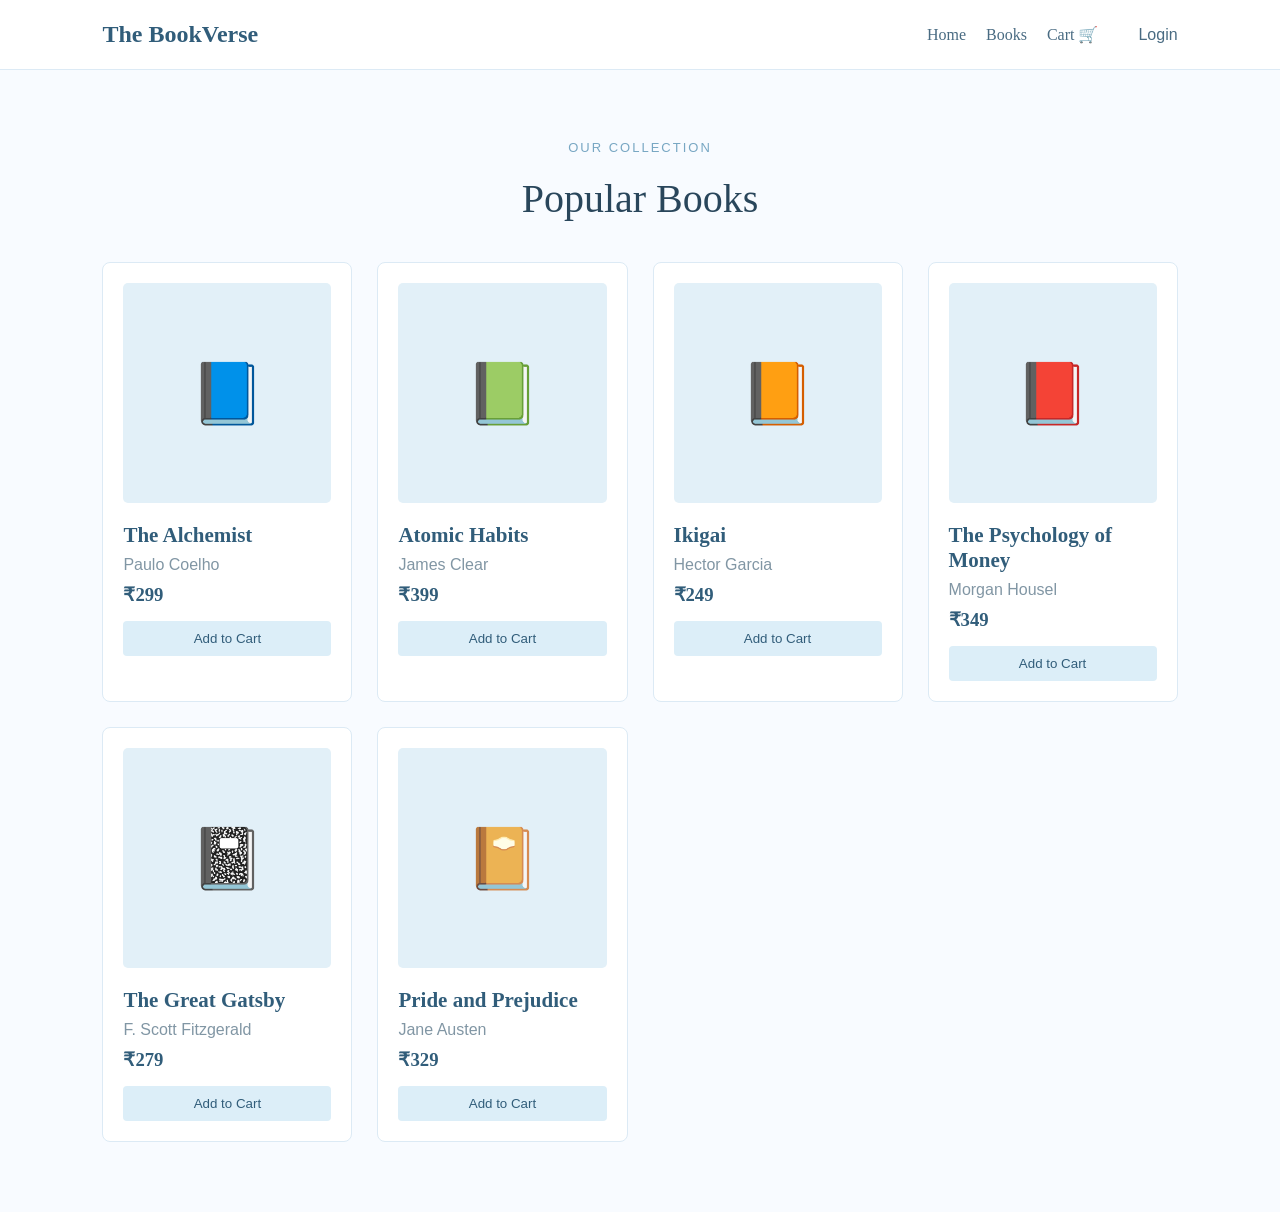
==== books.html @ 3e001cfe "new changes" ====
<!DOCTYPE html>
<html lang="en">

<head>

    <meta charset="UTF-8">

    <meta name="viewport"
          content="width=device-width, initial-scale=1.0">

    <title>Books - The BookVerse</title>

    <link rel="stylesheet" href="style.css">

</head>

<body>


    <!-- NAVBAR -->

    <nav>

        <h2>The BookVerse</h2>

        <div class="nav-links">

            <a href="index.html">Home</a>

            <a href="books.html">Books</a>

            <a href="cart.html">Cart 🛒</a>

            <span id="user-area"></span>

            <button id="login-button" class="nav-login">
                Login
            </button>

        </div>

    </nav>



    <!-- BOOKS -->

    <section class="books">

        <p class="small-text">
            OUR COLLECTION
        </p>

        <h1>Popular Books</h1>


        <!-- JavaScript will add books here -->

        <div id="book-container"></div>

    </section>



    <script src="script.js"></script>

</body>

</html>
---- style.css ----
/* ========================= */
/* BASIC RESET */
/* ========================= */

* {

    box-sizing: border-box;

    margin: 0;

    padding: 0;

}


body {

    font-family: Georgia, serif;

    background-color: #f8fbff;

    color: #29465b;

}



/* ========================= */
/* NAVBAR */
/* ========================= */

nav {

    height: 70px;

    padding: 0 8%;

    display: flex;

    justify-content: space-between;

    align-items: center;

    background-color: white;

    border-bottom: 1px solid #dceaf5;

}


nav h2 {

    color: #315d7a;

}


.nav-links {

    display: flex;

    align-items: center;

    gap: 20px;

}


.nav-links a {

    text-decoration: none;

    color: #496b82;

}


.nav-links a:hover {

    color: #315d7a;

}


.nav-login {

    border: none;

    background: none;

    color: #496b82;

    cursor: pointer;

    font-size: 16px;

}


.nav-login:hover {

    color: #315d7a;

}


#user-area {

    color: #496b82;

    display: flex;

    align-items: center;

    gap: 10px;

}


#user-area button {

    border: none;

    background-color: #e5f1f8;

    color: #315d7a;

    padding: 7px 12px;

    border-radius: 4px;

    cursor: pointer;

}



/* ========================= */
/* HOME */
/* ========================= */

.home {

    padding: 120px 10%;

    background-color: #eaf5fc;

    min-height: 550px;

}


.small-text {

    color: #78a7c3;

    letter-spacing: 2px;

    margin-bottom: 20px;

    font-family: Arial, sans-serif;

    font-size: 13px;

}


.home h1 {

    font-size: 60px;

    font-weight: normal;

    margin-bottom: 20px;

    color: #284d66;

}


.home p {

    margin-bottom: 25px;

    color: #668196;

}


.main-button {

    display: inline-block;

    padding: 12px 25px;

    background-color: #6f9fbd;

    color: white;

    text-decoration: none;

    border-radius: 4px;

}


.main-button:hover {

    background-color: #557f99;

}



/* ========================= */
/* LOGIN POPUP */
/* ========================= */

.popup {

    display: none;

    position: fixed;

    top: 0;

    left: 0;

    width: 100%;

    height: 100%;

    background-color: rgba(30, 60, 80, 0.35);

    justify-content: center;

    align-items: center;

    z-index: 1000;

}


.popup-box {

    width: 360px;

    padding: 35px;

    background-color: white;

    border-radius: 10px;

    position: relative;

    box-shadow:
        0 10px 40px rgba(0, 0, 0, 0.15);

    text-align: center;

}


.popup-box h2 {

    color: #315d7a;

    font-size: 28px;

    margin-bottom: 10px;

}


.popup-text {

    color: #8196a4;

    margin-bottom: 25px;

    font-family: Arial, sans-serif;

    font-size: 14px;

}


/* Close button */

.close-button {

    position: absolute;

    top: 12px;

    right: 15px;

    border: none;

    background: none;

    font-size: 25px;

    color: #8196a4;

    cursor: pointer;

}


.close-button:hover {

    color: #315d7a;

}



/* ========================= */
/* FORM */
/* ========================= */

.popup-box input {

    width: 100%;

    padding: 12px;

    margin-bottom: 12px;

    border: 1px solid #d5e5ee;

    border-radius: 5px;

    outline: none;

}


.popup-box input:focus {

    border-color: #8bb5cc;

}


.form-button {

    width: 100%;

    padding: 12px;

    border: none;

    border-radius: 5px;

    background-color: #6f9fbd;

    color: white;

    cursor: pointer;

}


.form-button:hover {

    background-color: #557f99;

}


.switch-text {

    margin-top: 20px;

    color: #8196a4;

    font-family: Arial, sans-serif;

    font-size: 14px;

}


.switch-text button {

    border: none;

    background: none;

    color: #5d91af;

    cursor: pointer;

    font-size: 14px;

}


.switch-text button:hover {

    text-decoration: underline;

}


#login-message,
#signup-message {

    margin-top: 12px;

    font-family: Arial, sans-serif;

    font-size: 14px;

}



/* ========================= */
/* BOOKS PAGE */
/* ========================= */

.books {

    padding: 70px 8%;

    text-align: center;

}


.books h1 {

    font-size: 40px;

    font-weight: normal;

    margin-bottom: 40px;

}


#book-container {

    display: grid;

    grid-template-columns:
        repeat(auto-fit, minmax(220px, 1fr));

    gap: 25px;

}



/* ========================= */
/* BOOK CARD */
/* ========================= */

.book-card {

    background-color: white;

    padding: 20px;

    border: 1px solid #dceaf5;

    border-radius: 8px;

    text-align: left;

}


.book-cover {

    height: 220px;

    display: flex;

    justify-content: center;

    align-items: center;

    background-color: #e2f0f8;

    font-size: 60px;

    margin-bottom: 20px;

    border-radius: 5px;

}


.book-card h2 {

    color: #315d7a;

    margin-bottom: 8px;

    font-size: 21px;

}


.book-card p {

    color: #8196a4;

    margin-bottom: 10px;

    font-family: Arial, sans-serif;

}


.book-card h3 {

    color: #315d7a;

    margin-bottom: 15px;

}


.book-card button {

    width: 100%;

    padding: 10px;

    border: none;

    background-color: #dceef8;

    color: #315d7a;

    cursor: pointer;

    border-radius: 4px;

}


.book-card button:hover {

    background-color: #c8e3f1;

}



/* ========================= */
/* CART */
/* ========================= */

.cart {

    padding: 70px 8%;

    text-align: center;

}


.cart h1 {

    font-size: 40px;

    font-weight: normal;

    margin-bottom: 40px;

}


#cart-items {

    max-width: 800px;

    margin: auto;

}


.cart-item {

    background-color: white;

    padding: 20px;

    margin-bottom: 15px;

    display: flex;

    justify-content: space-between;

    align-items: center;

    border: 1px solid #dceaf5;

    border-radius: 6px;

    text-align: left;

}


.cart-item h3 {

    color: #315d7a;

    margin-bottom: 8px;

}


.cart-item p {

    color: #8196a4;

    font-family: Arial, sans-serif;

}


.cart-item button {

    margin-left: 8px;

    padding: 6px 10px;

    border: none;

    background-color: #dceef8;

    color: #315d7a;

    cursor: pointer;

    border-radius: 4px;

}


.cart-item button:hover {

    background-color: #c8e3f1;

}


.cart-summary {

    margin-top: 30px;

}


.cart-summary h2 {

    color: #315d7a;

}


#clear-cart {

    margin-top: 20px;

    padding: 10px 20px;

    border: none;

    background-color: #dceef8;

    color: #315d7a;

    cursor: pointer;

    border-radius: 4px;

}



/* ========================= */
/* FOOTER */
/* ========================= */

footer {

    padding: 30px;

    text-align: center;

    color: #8196a4;

    background-color: white;

    font-family: Arial, sans-serif;

}
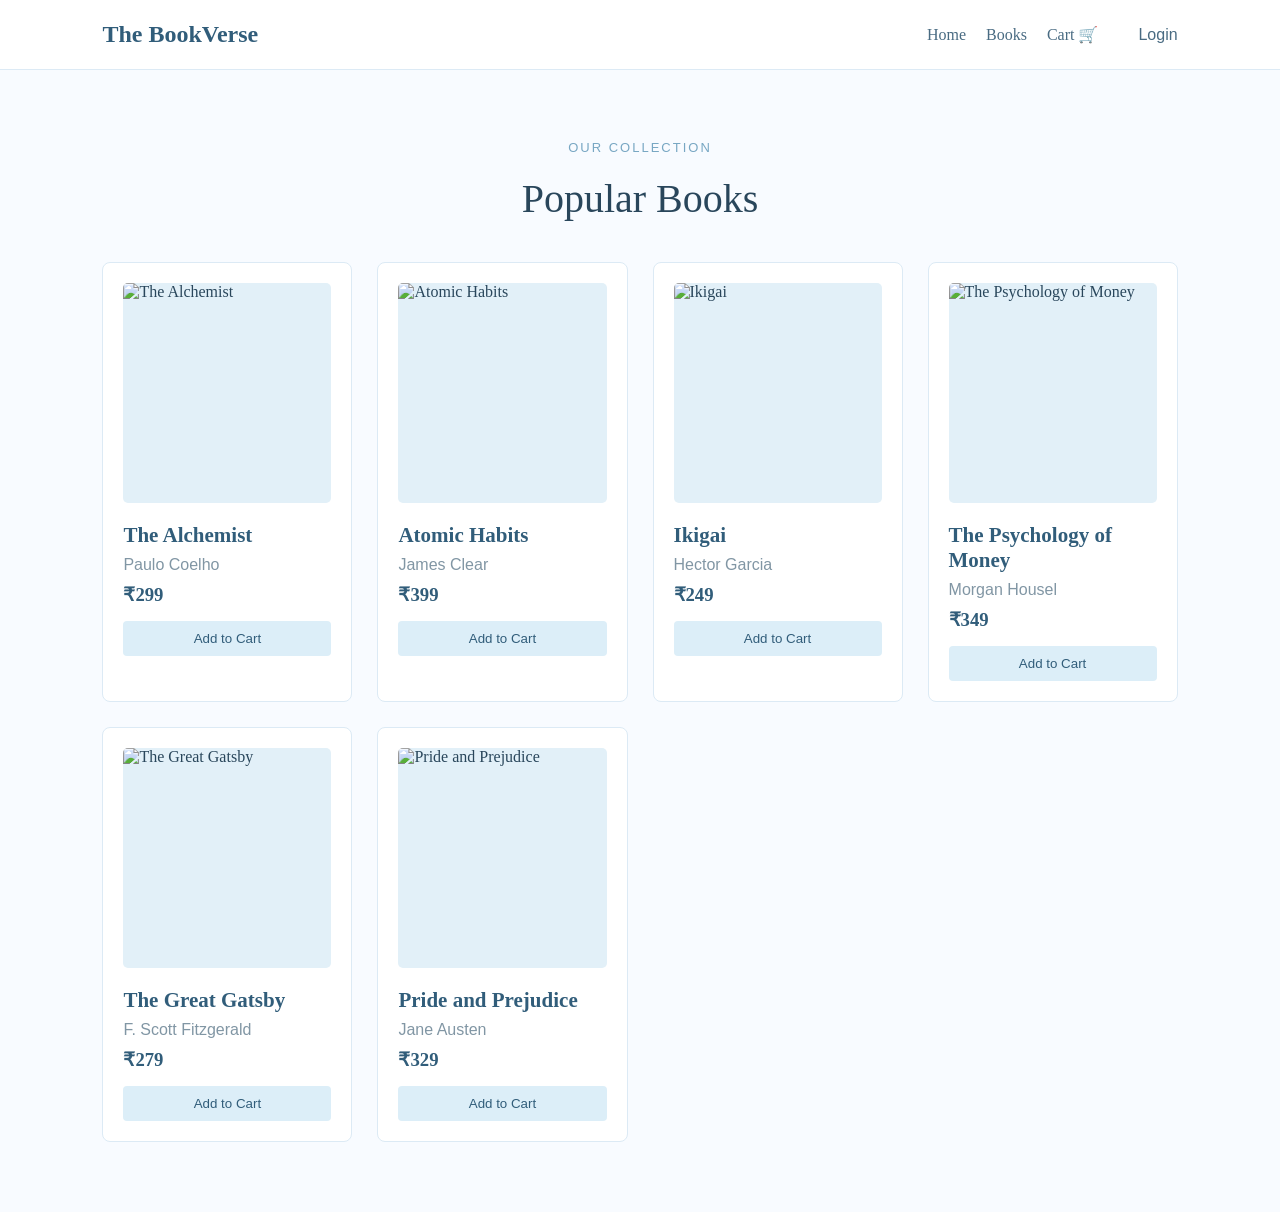
==== commit eebd76b5: ".." ====
--- a/books.html
+++ b/books.html
@@ -16,8 +16,6 @@
 
 <body>
 
-
-    <!-- NAVBAR -->
 
     <nav>
 
@@ -42,9 +40,6 @@
     </nav>
 
 
-
-    <!-- BOOKS -->
-
     <section class="books">
 
         <p class="small-text">
@@ -53,14 +48,9 @@
 
         <h1>Popular Books</h1>
 
-
-        <!-- JavaScript will add books here -->
-
         <div id="book-container"></div>
 
     </section>
-
-
 
     <script src="script.js"></script>
 
--- a/style.css
+++ b/style.css
@@ -486,12 +486,22 @@
 
     background-color: #e2f0f8;
 
-    font-size: 60px;
-
     margin-bottom: 20px;
 
     border-radius: 5px;
 
+    overflow: hidden;
+}
+
+
+.book-cover img {
+
+    width: 100%;
+
+    height: 100%;
+
+    object-fit: cover;
+
 }
 
 
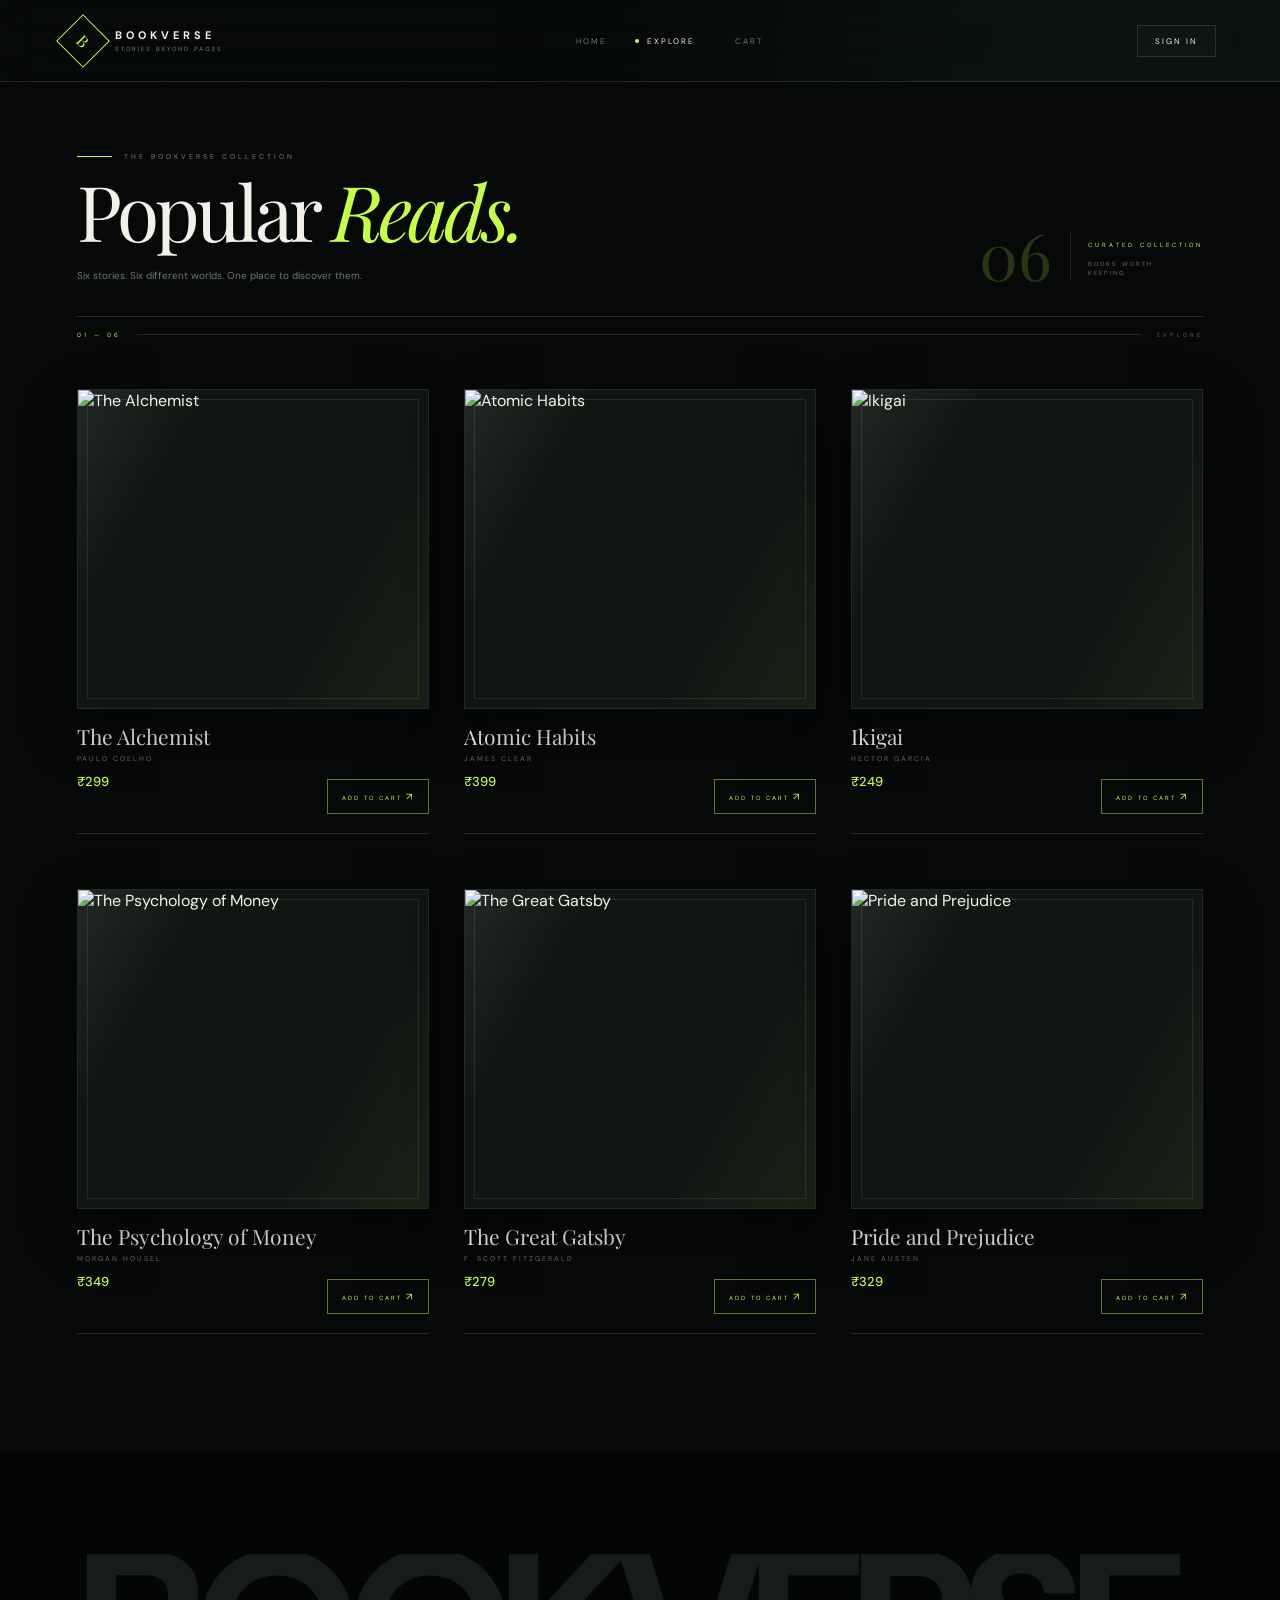
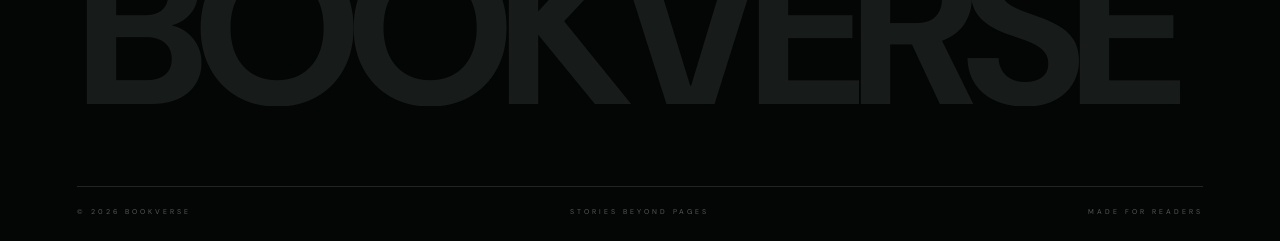
==== commit 18c3af15: "ui change" ====
--- a/books.html
+++ b/books.html
@@ -8,31 +8,86 @@
     <meta name="viewport"
           content="width=device-width, initial-scale=1.0">
 
-    <title>Books - The BookVerse</title>
+    <title>BookVerse — Popular Reads</title>
 
     <link rel="stylesheet" href="style.css">
 
+    <link rel="preconnect" href="https://fonts.googleapis.com">
+    <link rel="preconnect" href="https://fonts.gstatic.com" crossorigin>
+
+    <link href="https://fonts.googleapis.com/css2?family=DM+Sans:wght@300;400;500;600;700&family=Playfair+Display:ital,wght@0,400;0,500;1,400;1,500&display=swap"
+          rel="stylesheet">
+
 </head>
 
+
 <body>
 
 
-    <nav>
-
-        <h2>The BookVerse</h2>
-
-        <div class="nav-links">
-
-            <a href="index.html">Home</a>
-
-            <a href="books.html">Books</a>
-
-            <a href="cart.html">Cart 🛒</a>
+    <!-- =========================
+         AMBIENT BACKGROUND
+    ========================== -->
+
+    <div class="ambient ambient-one"></div>
+    <div class="ambient ambient-two"></div>
+    <div class="grid-background"></div>
+
+
+
+    <!-- =========================
+         NAVBAR
+    ========================== -->
+
+    <nav class="navbar">
+
+        <a href="index.html" class="brand">
+
+            <div class="brand-symbol">
+                B
+            </div>
+
+            <div>
+
+                <strong>
+                    BOOKVERSE
+                </strong>
+
+                <small>
+                    STORIES BEYOND PAGES
+                </small>
+
+            </div>
+
+        </a>
+
+
+        <div class="nav-center">
+
+            <a href="index.html">
+                HOME
+            </a>
+
+            <a href="books.html" class="nav-active">
+                EXPLORE
+            </a>
+
+            <a href="cart.html">
+                CART
+            </a>
+
+        </div>
+
+
+        <div class="nav-right">
 
             <span id="user-area"></span>
 
-            <button id="login-button" class="nav-login">
-                Login
+            <button
+                id="login-button"
+                class="login-button">
+
+                SIGN IN
+
             </button>
 
         </div>
@@ -40,17 +95,385 @@
     </nav>
 
 
-    <section class="books">
-
-        <p class="small-text">
-            OUR COLLECTION
-        </p>
-
-        <h1>Popular Books</h1>
-
-        <div id="book-container"></div>
-
-    </section>
+
+    <!-- =========================
+         BOOK COLLECTION
+    ========================== -->
+
+    <main class="books-page">
+
+
+        <section class="popular-section">
+
+
+            <!-- SECTION TOP -->
+
+            <div class="popular-top">
+
+
+                <div class="popular-title">
+
+                    <div class="section-kicker">
+
+                        <span></span>
+
+                        <p>
+                            THE BOOKVERSE COLLECTION
+                        </p>
+
+                    </div>
+
+
+                    <h1>
+                        Popular
+                        <i>Reads.</i>
+                    </h1>
+
+
+                    <p class="popular-description">
+
+                        Six stories.
+                        Six different worlds.
+                        One place to discover them.
+
+                    </p>
+
+                </div>
+
+
+                <div class="collection-meta">
+
+                    <div class="collection-number">
+                        06
+                    </div>
+
+                    <div class="collection-meta-text">
+
+                        <span>
+                            CURATED COLLECTION
+                        </span>
+
+                        <p>
+                            BOOKS WORTH
+                            <br>
+                            KEEPING
+                        </p>
+
+                    </div>
+
+                </div>
+
+            </div>
+
+
+
+            <!-- DECORATIVE LINE -->
+
+            <div class="collection-line">
+
+                <span>
+                    01 — 06
+                </span>
+
+                <div></div>
+
+                <span>
+                    EXPLORE
+                </span>
+
+            </div>
+
+
+
+            <!-- =========================
+                 BOOKS GENERATED BY JS
+            ========================== -->
+
+            <div id="book-container"></div>
+
+
+        </section>
+
+    </main>
+
+
+
+    <!-- =========================
+         LOGIN POPUP
+    ========================== -->
+
+    <div id="login-popup" class="popup">
+
+
+        <div class="popup-box">
+
+
+            <button
+                id="close-login"
+                class="close-button">
+
+                ×
+
+            </button>
+
+
+            <div class="popup-symbol">
+                B
+            </div>
+
+
+            <span class="popup-label">
+                WELCOME BACK
+            </span>
+
+
+            <h2>
+
+                Continue
+                <br>
+
+                your <i>journey.</i>
+
+            </h2>
+
+
+            <p class="popup-text">
+
+                Sign in to continue exploring
+                BookVerse.
+
+            </p>
+
+
+            <form id="login-form">
+
+
+                <div class="input-box">
+
+                    <label>
+                        EMAIL
+                    </label>
+
+                    <input
+                        type="email"
+                        id="login-email"
+                        placeholder="you@example.com"
+                        required>
+
+                </div>
+
+
+                <div class="input-box">
+
+                    <label>
+                        PASSWORD
+                    </label>
+
+                    <input
+                        type="password"
+                        id="login-password"
+                        placeholder="Your password"
+                        required>
+
+                </div>
+
+
+                <button
+                    type="submit"
+                    class="form-button">
+
+                    LOGIN
+
+                    <span>
+                        ↗
+                    </span>
+
+                </button>
+
+
+            </form>
+
+
+            <p id="login-message"></p>
+
+
+            <p class="switch-text">
+
+                New here?
+
+                <button id="show-signup">
+                    Create an account
+                </button>
+
+            </p>
+
+
+        </div>
+
+    </div>
+
+
+
+    <!-- =========================
+         SIGNUP POPUP
+    ========================== -->
+
+    <div id="signup-popup" class="popup">
+
+
+        <div class="popup-box">
+
+
+            <button
+                id="close-signup"
+                class="close-button">
+
+                ×
+
+            </button>
+
+
+            <div class="popup-symbol">
+                B
+            </div>
+
+
+            <span class="popup-label">
+                JOIN BOOKVERSE
+            </span>
+
+
+            <h2>
+
+                Start a new
+                <br>
+
+                <i>chapter.</i>
+
+            </h2>
+
+
+            <p class="popup-text">
+
+                Create your account and
+                enter a universe of stories.
+
+            </p>
+
+
+            <form id="signup-form">
+
+
+                <div class="input-box">
+
+                    <label>
+                        NAME
+                    </label>
+
+                    <input
+                        type="text"
+                        id="signup-name"
+                        placeholder="Your name"
+                        required>
+
+                </div>
+
+
+                <div class="input-box">
+
+                    <label>
+                        EMAIL
+                    </label>
+
+                    <input
+                        type="email"
+                        id="signup-email"
+                        placeholder="you@example.com"
+                        required>
+
+                </div>
+
+
+                <div class="input-box">
+
+                    <label>
+                        PASSWORD
+                    </label>
+
+                    <input
+                        type="password"
+                        id="signup-password"
+                        placeholder="Create password"
+                        required>
+
+                </div>
+
+
+                <button
+                    type="submit"
+                    class="form-button">
+
+                    CREATE ACCOUNT
+
+                    <span>
+                        ↗
+                    </span>
+
+                </button>
+
+
+            </form>
+
+
+            <p id="signup-message"></p>
+
+
+            <p class="switch-text">
+
+                Already a member?
+
+                <button id="show-login">
+                    Sign in
+                </button>
+
+            </p>
+
+
+        </div>
+
+    </div>
+
+
+
+    <!-- =========================
+         FOOTER
+    ========================== -->
+
+    <footer>
+
+        <div class="footer-word">
+            BOOKVERSE
+        </div>
+
+        <div class="footer-info">
+
+            <span>
+                © 2026 BOOKVERSE
+            </span>
+
+            <span>
+                STORIES BEYOND PAGES
+            </span>
+
+            <span>
+                MADE FOR READERS
+            </span>
+
+        </div>
+
+    </footer>
+
+
 
     <script src="script.js"></script>
 
--- a/style.css
+++ b/style.css
@@ -1,716 +1,3057 @@
-/* ========================= */
-/* BASIC RESET */
-/* ========================= */
+
+:root {
+    --black: #070909;
+    --black-2: #0d1110;
+    --white: #f2f0e9;
+    --muted: #777c76;
+    --green: #173c32;
+    --green-2: #225748;
+    --acid: #c7ff45;
+    --gold: #c8a86b;
+    --line: rgba(242,240,233,0.13);
+}
 
 * {
-
+    margin: 0;
+    padding: 0;
     box-sizing: border-box;
-
-    margin: 0;
-
-    padding: 0;
-
-}
-
+}
+
+html {
+    scroll-behavior: smooth;
+}
 
 body {
-
-    font-family: Georgia, serif;
-
-    background-color: #f8fbff;
-
-    color: #29465b;
-
-}
-
-
-
-/* ========================= */
-/* NAVBAR */
-/* ========================= */
-
-nav {
-
-    height: 70px;
-
-    padding: 0 8%;
-
-    display: flex;
-
+    background: var(--black);
+    color: var(--white);
+    font-family: "DM Sans", sans-serif;
+    overflow-x: hidden;
+}
+
+a {
+    text-decoration: none;
+    color: inherit;
+}
+
+button,
+input {
+    font-family: inherit;
+}
+
+
+/* =========================================================
+   AMBIENT LIGHT
+========================================================= */
+
+.ambient {
+    position: fixed;
+    width: 600px;
+    height: 600px;
+    border-radius: 50%;
+    filter: blur(150px);
+    pointer-events: none;
+    z-index: -2;
+}
+
+.ambient-one {
+    background: rgba(36, 101, 79, 0.16);
+    top: -250px;
+    right: -150px;
+}
+
+.ambient-two {
+    background: rgba(199, 255, 69, 0.04);
+    bottom: -250px;
+    left: -200px;
+}
+
+
+/* =========================================================
+   GRID BACKGROUND
+========================================================= */
+
+.grid-background {
+    position: fixed;
+    inset: 0;
+    z-index: -3;
+    opacity: 0.18;
+
+    background-image:
+        linear-gradient(
+            rgba(255,255,255,0.035) 1px,
+            transparent 1px
+        ),
+        linear-gradient(
+            90deg,
+            rgba(255,255,255,0.035) 1px,
+            transparent 1px
+        );
+
+    background-size: 80px 80px;
+}
+
+
+/* =========================================================
+   NAVBAR
+========================================================= */
+
+.navbar {
+    height: 82px;
+    padding: 0 5vw;
+
+    display: flex;
+    align-items: center;
     justify-content: space-between;
 
-    align-items: center;
-
-    background-color: white;
-
-    border-bottom: 1px solid #dceaf5;
-
-}
-
-
-nav h2 {
-
-    color: #315d7a;
-
-}
-
-
-.nav-links {
-
-    display: flex;
-
-    align-items: center;
-
+    border-bottom: 1px solid var(--line);
+
+    position: relative;
+    z-index: 100;
+
+    backdrop-filter: blur(20px);
+}
+
+.brand {
+    display: flex;
+    align-items: center;
+    gap: 13px;
+}
+
+.brand-symbol {
+    width: 38px;
+    height: 38px;
+
+    border: 1px solid var(--acid);
+
+    display: flex;
+    justify-content: center;
+    align-items: center;
+
+    font-family: "Playfair Display", serif;
+    color: var(--acid);
+
+    transform: rotate(45deg);
+}
+
+.brand-symbol::first-letter {
+    transform: rotate(-45deg);
+}
+
+.brand strong {
+    display: block;
+    font-size: 11px;
+    letter-spacing: 4px;
+}
+
+.brand small {
+    display: block;
+    margin-top: 3px;
+
+    font-size: 6px;
+    letter-spacing: 2px;
+
+    color: var(--muted);
+}
+
+.nav-center {
+    display: flex;
+    gap: 40px;
+}
+
+.nav-center a {
+    font-size: 8px;
+    letter-spacing: 2px;
+    color: #727772;
+
+    position: relative;
+    transition: 0.3s;
+}
+
+.nav-center a:hover,
+.nav-center .nav-active {
+    color: var(--white);
+}
+
+.nav-center .nav-active::before {
+    content: "";
+
+    position: absolute;
+
+    width: 4px;
+    height: 4px;
+
+    background: var(--acid);
+    border-radius: 50%;
+
+    left: -12px;
+    top: 50%;
+
+    transform: translateY(-50%);
+}
+
+.nav-right {
+    display: flex;
+    align-items: center;
     gap: 20px;
-
-}
-
-
-.nav-links a {
-
-    text-decoration: none;
-
-    color: #496b82;
-
-}
-
-
-.nav-links a:hover {
-
-    color: #315d7a;
-
-}
-
-
-.nav-login {
+}
+
+.login-button {
+    border: 1px solid var(--line);
+
+    background: rgba(255,255,255,0.02);
+
+    color: var(--white);
+
+    padding: 10px 17px;
+
+    font-size: 8px;
+    letter-spacing: 2px;
+
+    cursor: pointer;
+
+    transition: 0.3s;
+}
+
+.login-button:hover {
+    border-color: var(--acid);
+    color: var(--acid);
+}
+
+#user-area {
+    display: flex;
+    align-items: center;
+    gap: 10px;
+
+    font-size: 9px;
+    color: var(--muted);
+}
+
+#user-area button {
+    border: 1px solid var(--line);
+
+    background: transparent;
+
+    color: var(--white);
+
+    padding: 7px 11px;
+
+    font-size: 7px;
+
+    cursor: pointer;
+}
+
+
+/* =========================================================
+   HERO
+========================================================= */
+
+.hero {
+    min-height: calc(100vh - 82px);
+
+    width: 90%;
+    max-width: 1500px;
+
+    margin: auto;
+
+    display: grid;
+    grid-template-columns: 48% 52%;
+
+    align-items: center;
+
+    position: relative;
+}
+
+.background-word {
+    position: absolute;
+
+    top: 47%;
+    left: -5%;
+
+    transform: translateY(-50%);
+
+    font-size: clamp(120px, 19vw, 300px);
+
+    font-weight: 700;
+
+    letter-spacing: -15px;
+
+    color: rgba(255,255,255,0.018);
+
+    white-space: nowrap;
+
+    pointer-events: none;
+}
+
+
+/* =========================================================
+   HERO COPY
+========================================================= */
+
+.hero-copy {
+    position: relative;
+    z-index: 10;
+}
+
+.eyebrow {
+    display: flex;
+    align-items: center;
+
+    gap: 13px;
+
+    color: var(--muted);
+
+    font-size: 8px;
+    letter-spacing: 3px;
+
+    margin-bottom: 38px;
+}
+
+.eyebrow-line {
+    width: 35px;
+    height: 1px;
+
+    background: var(--acid);
+}
+
+.hero h1 {
+    font-family: "Playfair Display", serif;
+
+    font-size: clamp(72px, 8vw, 130px);
+
+    font-weight: 400;
+
+    line-height: 0.76;
+
+    letter-spacing: -7px;
+}
+
+.hero h1 span {
+    color: var(--white);
+}
+
+.hero h1 i {
+    color: var(--acid);
+    font-weight: 400;
+}
+
+.hero-description {
+    max-width: 380px;
+
+    color: var(--muted);
+
+    font-size: 11px;
+
+    line-height: 1.9;
+
+    margin-top: 48px;
+}
+
+.hero-actions {
+    margin-top: 38px;
+
+    display: flex;
+    align-items: center;
+
+    gap: 35px;
+}
+
+.discover-button {
+    display: flex;
+    align-items: center;
+
+    gap: 35px;
+
+    padding: 15px 20px;
+
+    border: 1px solid var(--acid);
+
+    color: var(--acid);
+
+    font-size: 8px;
+    letter-spacing: 2px;
+
+    transition: 0.35s;
+}
+
+.discover-button strong {
+    font-size: 17px;
+    font-weight: 300;
+}
+
+.discover-button:hover {
+    background: var(--acid);
+    color: var(--black);
+
+    padding-left: 28px;
+}
+
+.scroll-hint {
+    display: flex;
+    align-items: center;
+
+    gap: 10px;
+
+    color: #555b55;
+
+    font-size: 7px;
+    letter-spacing: 2px;
+}
+
+.scroll-circle {
+    width: 27px;
+    height: 27px;
+
+    border: 1px solid #353b36;
+
+    border-radius: 50%;
+
+    display: flex;
+    align-items: center;
+    justify-content: center;
+}
+
+
+/* =========================================================
+   HERO ART
+========================================================= */
+
+.hero-art {
+    height: 700px;
+
+    position: relative;
+
+    display: flex;
+    justify-content: center;
+    align-items: center;
+}
+
+.art-orbit {
+    position: absolute;
+
+    border: 1px solid rgba(199,255,69,0.11);
+
+    border-radius: 50%;
+}
+
+.orbit-a {
+    width: 430px;
+    height: 430px;
+}
+
+.orbit-b {
+    width: 570px;
+    height: 570px;
+
+    transform: rotate(25deg);
+}
+
+.orbit-c {
+    width: 650px;
+    height: 300px;
+
+    transform: rotate(-25deg);
+}
+
+
+/* =========================================================
+   MAIN BOOK
+========================================================= */
+
+.floating-book {
+    position: absolute;
+}
+
+.book-main {
+    width: 285px;
+    height: 425px;
+
+    z-index: 10;
+
+    transform:
+        perspective(1200px)
+        rotateY(-17deg)
+        rotateZ(-4deg);
+
+    animation: bookFloat 6s ease-in-out infinite;
+}
+
+@keyframes bookFloat {
+
+    0%,
+    100% {
+        transform:
+            perspective(1200px)
+            rotateY(-17deg)
+            rotateZ(-4deg)
+            translateY(0);
+    }
+
+    50% {
+        transform:
+            perspective(1200px)
+            rotateY(-12deg)
+            rotateZ(-2deg)
+            translateY(-18px);
+    }
+}
+
+.book-spine {
+    position: absolute;
+
+    width: 24px;
+    height: 100%;
+
+    left: -23px;
+
+    background: #0b211b;
+
+    transform: skewY(-8deg);
+}
+
+.book-face {
+    width: 100%;
+    height: 100%;
+
+    background:
+        radial-gradient(
+            circle at 50% 40%,
+            rgba(199,255,69,0.18),
+            transparent 35%
+        ),
+        linear-gradient(
+            145deg,
+            #245d4b,
+            #0d2821 70%
+        );
+
+    border: 1px solid rgba(199,255,69,0.4);
+
+    box-shadow:
+        35px 45px 80px rgba(0,0,0,0.7),
+        inset 0 0 50px rgba(199,255,69,0.04);
+
+    padding: 25px;
+
+    display: flex;
+    flex-direction: column;
+
+    position: relative;
+}
+
+.book-face::after {
+    content: "";
+
+    position: absolute;
+
+    inset: 12px;
+
+    border: 1px solid rgba(255,255,255,0.1);
+}
+
+.book-face-top {
+    display: flex;
+    justify-content: space-between;
+
+    color: var(--acid);
+
+    font-size: 7px;
+    letter-spacing: 3px;
+
+    position: relative;
+    z-index: 2;
+}
+
+.book-face-top span {
+    color: rgba(255,255,255,0.4);
+}
+
+.book-title {
+    margin-top: 90px;
+
+    font-family: "Playfair Display", serif;
+
+    font-size: 31px;
+
+    line-height: 0.9;
+
+    position: relative;
+    z-index: 2;
+}
+
+.book-title strong {
+    font-size: 46px;
+
+    color: var(--acid);
+
+    font-weight: 400;
+}
+
+.book-symbol {
+    position: absolute;
+
+    top: 48%;
+    left: 50%;
+
+    transform: translate(-50%,-50%);
+
+    font-size: 110px;
+
+    color: rgba(199,255,69,0.07);
+}
+
+.book-author {
+    margin-top: auto;
+
+    font-size: 7px;
+    letter-spacing: 3px;
+
+    color: #8eaa9d;
+
+    position: relative;
+    z-index: 2;
+}
+
+.book-decoration {
+    display: flex;
+
+    gap: 6px;
+
+    margin-top: 14px;
+}
+
+.book-decoration span {
+    width: 5px;
+    height: 5px;
+
+    border-radius: 50%;
+
+    background: var(--acid);
+}
+
+
+/* =========================================================
+   SECONDARY BOOKS
+========================================================= */
+
+.book-secondary {
+    width: 155px;
+    height: 230px;
+
+    right: 5%;
+    top: 20%;
+
+    transform: rotate(14deg);
+
+    z-index: 4;
+
+    animation: secondaryFloat 5s ease-in-out infinite;
+}
+
+.book-third {
+    width: 125px;
+    height: 190px;
+
+    left: 5%;
+    bottom: 20%;
+
+    transform: rotate(-14deg);
+
+    z-index: 4;
+
+    animation: thirdFloat 7s ease-in-out infinite;
+}
+
+@keyframes secondaryFloat {
+
+    0%,100% {
+        transform: rotate(14deg) translateY(0);
+    }
+
+    50% {
+        transform: rotate(10deg) translateY(-15px);
+    }
+}
+
+@keyframes thirdFloat {
+
+    0%,100% {
+        transform: rotate(-14deg) translateY(0);
+    }
+
+    50% {
+        transform: rotate(-9deg) translateY(-20px);
+    }
+}
+
+.mini-cover {
+    width: 100%;
+    height: 100%;
+
+    background:
+        linear-gradient(
+            145deg,
+            #c3a25e,
+            #70552d
+        );
+
+    box-shadow: 20px 30px 50px rgba(0,0,0,0.5);
+
+    padding: 15px;
+
+    display: flex;
+    flex-direction: column;
+}
+
+.mini-cover span {
+    font-size: 6px;
+    letter-spacing: 2px;
+}
+
+.mini-cover strong {
+    margin-top: auto;
+
+    font-family: "Playfair Display", serif;
+
+    font-size: 28px;
+
+    line-height: 0.8;
+
+    font-weight: 400;
+}
+
+.mini-cover small {
+    margin-top: 20px;
+
+    font-size: 5px;
+
+    letter-spacing: 2px;
+}
+
+.mini-green {
+    background:
+        linear-gradient(
+            145deg,
+            #a9c8a0,
+            #48694d
+        );
+}
+
+.mini-green strong {
+    font-size: 35px;
+}
+
+
+/* =========================================================
+   FLOATING INDEX
+========================================================= */
+
+.floating-index {
+    position: absolute;
+
+    right: 0;
+    bottom: 80px;
+
+    display: flex;
+    align-items: center;
+
+    gap: 12px;
+
+    font-size: 7px;
+    letter-spacing: 2px;
+
+    color: #656b64;
+}
+
+.floating-index span:first-child {
+    color: var(--acid);
+}
+
+.floating-index div {
+    width: 60px;
+    height: 1px;
+
+    background: var(--line);
+}
+
+
+/* =========================================================
+   ROTATING TEXT
+========================================================= */
+
+.rotating-text {
+    position: absolute;
+
+    width: 115px;
+    height: 115px;
+
+    border-radius: 50%;
+
+    border: 1px dashed rgba(199,255,69,0.3);
+
+    left: 4%;
+    top: 12%;
+
+    display: flex;
+    align-items: center;
+    justify-content: center;
+
+    animation: spin 18s linear infinite;
+}
+
+.rotating-text span {
+    width: 80px;
+
+    font-size: 6px;
+
+    line-height: 1.8;
+
+    letter-spacing: 2px;
+
+    text-align: center;
+
+    color: var(--acid);
+}
+
+@keyframes spin {
+
+    from {
+        transform: rotate(0);
+    }
+
+    to {
+        transform: rotate(360deg);
+    }
+}
+
+
+/* =========================================================
+   MARQUEE
+========================================================= */
+
+.marquee {
+    overflow: hidden;
+
+    border-top: 1px solid var(--line);
+    border-bottom: 1px solid var(--line);
+
+    padding: 24px 0;
+
+    background: #0b0f0e;
+}
+
+.marquee-track {
+    display: flex;
+    align-items: center;
+
+    width: max-content;
+
+    gap: 40px;
+
+    animation: marquee 25s linear infinite;
+}
+
+.marquee-track span {
+    font-family: "Playfair Display", serif;
+
+    font-size: 35px;
+
+    color: #3e4540;
+}
+
+.marquee-track b {
+    color: var(--acid);
+
+    font-size: 12px;
+}
+
+@keyframes marquee {
+
+    from {
+        transform: translateX(0);
+    }
+
+    to {
+        transform: translateX(-30%);
+    }
+}
+
+
+/* =========================================================
+   INTRO
+========================================================= */
+
+.intro-section {
+    min-height: 720px;
+
+    padding: 130px 8%;
+
+    background: var(--white);
+
+    color: var(--black);
+
+    display: grid;
+
+    grid-template-columns: 0.25fr 1fr;
+}
+
+.section-label {
+    display: flex;
+    flex-direction: column;
+
+    gap: 15px;
+
+    color: #858a83;
+
+    font-size: 7px;
+
+    letter-spacing: 3px;
+}
+
+.section-label span:first-child {
+    color: var(--green);
+
+    font-family: "Playfair Display", serif;
+
+    font-size: 40px;
+}
+
+.intro-small {
+    color: var(--green);
+
+    font-size: 8px;
+
+    letter-spacing: 3px;
+
+    margin-bottom: 35px;
+}
+
+.intro-content h2 {
+    font-family: "Playfair Display", serif;
+
+    font-size: clamp(65px, 9vw, 140px);
+
+    line-height: 0.78;
+
+    font-weight: 400;
+
+    letter-spacing: -7px;
+}
+
+.intro-content h2 i {
+    color: #769d37;
+}
+
+.intro-bottom {
+    display: flex;
+
+    justify-content: space-between;
+
+    align-items: flex-end;
+
+    max-width: 850px;
+
+    margin-top: 90px;
+}
+
+.intro-bottom p {
+    max-width: 370px;
+
+    color: #777a75;
+
+    font-size: 11px;
+
+    line-height: 1.9;
+}
+
+.circle-arrow {
+    width: 65px;
+    height: 65px;
+
+    border: 1px solid #c5c8c2;
+
+    border-radius: 50%;
+
+    display: flex;
+
+    justify-content: center;
+    align-items: center;
+
+    font-size: 25px;
+
+    color: var(--green);
+}
+
+
+/* =========================================================
+   UNIVERSE
+========================================================= */
+
+.universe {
+    padding: 120px 7% 180px;
+
+    background: #0b100e;
+
+    min-height: 1100px;
+}
+
+.universe-heading {
+    display: flex;
+
+    justify-content: space-between;
+
+    align-items: flex-end;
+
+    border-bottom: 1px solid var(--line);
+
+    padding-bottom: 30px;
+}
+
+.universe-heading > div > span {
+    color: var(--acid);
+
+    font-size: 7px;
+
+    letter-spacing: 3px;
+}
+
+.universe-heading h2 {
+    font-family: "Playfair Display", serif;
+
+    font-size: clamp(65px, 8vw, 120px);
+
+    font-weight: 400;
+
+    line-height: 0.75;
+
+    margin-top: 25px;
+
+    letter-spacing: -5px;
+}
+
+.universe-heading h2 i {
+    color: var(--acid);
+}
+
+.universe-heading > a {
+    color: var(--acid);
+
+    font-size: 8px;
+
+    letter-spacing: 2px;
+
+    padding-bottom: 8px;
+
+    border-bottom: 1px solid var(--acid);
+}
+
+.universe-heading > a strong {
+    margin-left: 30px;
+
+    font-size: 15px;
+}
+
+
+/* =========================================================
+   BOOK WALL
+========================================================= */
+
+.book-wall {
+    height: 700px;
+
+    position: relative;
+
+    margin-top: 80px;
+}
+
+.wall-book {
+    position: absolute;
+
+    transition: 0.6s;
+}
+
+.wall-book:hover {
+    z-index: 20;
+
+    transform: scale(1.06) rotate(0deg) !important;
+}
+
+.wall-cover {
+    width: 245px;
+    height: 355px;
+
+    padding: 20px;
+
+    display: flex;
+    flex-direction: column;
+
+    position: relative;
+
+    box-shadow:
+        30px 40px 70px rgba(0,0,0,0.6);
+}
+
+.wall-cover small {
+    font-size: 6px;
+
+    letter-spacing: 2px;
+}
+
+.wall-cover h3 {
+    font-family: "Playfair Display", serif;
+
+    font-weight: 400;
+
+    font-size: 38px;
+
+    line-height: 0.83;
+
+    margin-top: auto;
+}
+
+.wall-cover > span {
+    margin-top: 20px;
+
+    font-size: 8px;
+
+    color: rgba(255,255,255,0.5);
+}
+
+.wall-one {
+    left: 4%;
+    top: 40px;
+
+    transform: rotate(-8deg);
+}
+
+.wall-one .wall-cover {
+    background:
+        linear-gradient(
+            145deg,
+            #b48a45,
+            #513a1d
+        );
+}
+
+.wall-circle {
+    position: absolute;
+
+    width: 90px;
+    height: 90px;
+
+    border: 1px solid rgba(255,255,255,0.4);
+
+    border-radius: 50%;
+
+    top: 43%;
+    right: 20px;
+
+    display: flex;
+    align-items: center;
+    justify-content: center;
+
+    color: white;
+}
+
+.wall-two {
+    left: 27%;
+    top: 190px;
+
+    transform: rotate(5deg);
+}
+
+.wall-two .wall-cover {
+    background:
+        linear-gradient(
+            145deg,
+            #d1b675,
+            #756238
+        );
+
+    color: #151711;
+}
+
+.atomic-lines {
+    position: absolute;
+
+    width: 130px;
+    height: 130px;
+
+    border: 1px solid rgba(0,0,0,0.25);
+
+    border-radius: 50%;
+
+    right: 20px;
+    top: 35%;
+}
+
+.atomic-lines::before,
+.atomic-lines::after {
+    content: "";
+
+    position: absolute;
+
+    inset: 15px;
+
+    border: 1px solid rgba(0,0,0,0.25);
+
+    border-radius: 50%;
+}
+
+.wall-three {
+    right: 26%;
+    top: 20px;
+
+    transform: rotate(-4deg);
+}
+
+.wall-three .wall-cover {
+    background:
+        linear-gradient(
+            145deg,
+            #abc7a3,
+            #4b6850
+        );
+}
+
+.wall-three .wall-cover h3 {
+    font-size: 58px;
+}
+
+.japanese {
+    font-size: 45px;
+
+    margin-top: 30px;
+
+    color: rgba(255,255,255,0.35);
+}
+
+.wall-four {
+    right: 3%;
+    bottom: 20px;
+
+    transform: rotate(9deg);
+}
+
+.wall-four .wall-cover {
+    background:
+        linear-gradient(
+            145deg,
+            #d7d0bf,
+            #777367
+        );
+
+    color: #11130f;
+}
+
+.wall-four .wall-cover h3 {
+    font-size: 29px;
+}
+
+.wall-center {
+    position: absolute;
+
+    left: 50%;
+    top: 50%;
+
+    transform: translate(-50%,-50%);
+
+    width: 210px;
+    height: 210px;
+
+    border: 1px solid rgba(199,255,69,0.25);
+
+    border-radius: 50%;
+
+    display: flex;
+
+    flex-direction: column;
+
+    justify-content: center;
+    align-items: center;
+
+    background: rgba(7,9,9,0.75);
+
+    backdrop-filter: blur(10px);
+
+    z-index: 10;
+}
+
+.wall-center span {
+    color: var(--acid);
+
+    font-family: "Playfair Display", serif;
+
+    font-size: 30px;
+}
+
+.wall-center p {
+    text-align: center;
+
+    font-size: 9px;
+
+    letter-spacing: 3px;
+
+    line-height: 1.8;
+
+    color: #747b73;
+}
+
+
+/* =========================================================
+   QUOTE
+========================================================= */
+
+.quote-section {
+    height: 800px;
+
+    background: var(--acid);
+
+    color: var(--black);
+
+    position: relative;
+
+    overflow: hidden;
+
+    display: flex;
+
+    align-items: center;
+    justify-content: center;
+}
+
+.quote-number {
+    position: absolute;
+
+    top: 50px;
+    left: 7%;
+
+    font-family: "Playfair Display", serif;
+
+    font-size: 80px;
+
+    opacity: 0.25;
+}
+
+.quote-giant {
+    position: absolute;
+
+    font-size: 28vw;
+
+    font-weight: 700;
+
+    color: rgba(0,0,0,0.045);
+
+    letter-spacing: -20px;
+
+    bottom: -30px;
+}
+
+.quote-content {
+    text-align: center;
+
+    position: relative;
+
+    z-index: 2;
+}
+
+.quote-content > span {
+    font-size: 8px;
+
+    letter-spacing: 4px;
+}
+
+.quote-content h2 {
+    margin-top: 35px;
+
+    font-family: "Playfair Display", serif;
+
+    font-size: clamp(65px, 8vw, 125px);
+
+    line-height: 0.78;
+
+    font-weight: 400;
+
+    letter-spacing: -5px;
+}
+
+.quote-content h2 i {
+    color: #315b46;
+}
+
+.quote-content p {
+    margin-top: 45px;
+
+    font-size: 8px;
+
+    letter-spacing: 4px;
+}
+
+
+/* =========================================================
+   FINAL
+========================================================= */
+
+.final-section {
+    height: 850px;
+
+    background: var(--black);
+
+    display: flex;
+
+    align-items: center;
+    justify-content: center;
+
+    text-align: center;
+
+    position: relative;
+
+    overflow: hidden;
+}
+
+.final-ring {
+    position: absolute;
+
+    width: 600px;
+    height: 600px;
+
+    border: 1px solid rgba(199,255,69,0.12);
+
+    border-radius: 50%;
+}
+
+.final-ring::before {
+    content: "";
+
+    position: absolute;
+
+    inset: 70px;
+
+    border: 1px solid rgba(199,255,69,0.08);
+
+    border-radius: 50%;
+}
+
+.final-content {
+    position: relative;
+
+    z-index: 2;
+}
+
+.final-content > span {
+    color: var(--acid);
+
+    font-size: 8px;
+
+    letter-spacing: 4px;
+}
+
+.final-content h2 {
+    margin-top: 30px;
+
+    font-family: "Playfair Display", serif;
+
+    font-size: clamp(80px, 10vw, 160px);
+
+    line-height: 0.75;
+
+    font-weight: 400;
+
+    letter-spacing: -7px;
+}
+
+.final-content h2 i {
+    color: var(--acid);
+}
+
+.final-content a {
+    display: inline-flex;
+
+    align-items: center;
+
+    gap: 40px;
+
+    margin-top: 55px;
+
+    padding: 16px 23px;
+
+    border: 1px solid var(--acid);
+
+    color: var(--acid);
+
+    font-size: 8px;
+
+    letter-spacing: 2px;
+
+    transition: 0.3s;
+}
+
+.final-content a strong {
+    font-size: 18px;
+}
+
+.final-content a:hover {
+    background: var(--acid);
+
+    color: var(--black);
+}
+
+
+/* =========================================================
+   POPUP
+========================================================= */
+
+.popup {
+    display: none;
+
+    position: fixed;
+
+    inset: 0;
+
+    z-index: 999;
+
+    align-items: center;
+    justify-content: center;
+
+    background: rgba(0,0,0,0.85);
+
+    backdrop-filter: blur(18px);
+
+    padding: 20px;
+}
+
+.popup-box {
+    width: 430px;
+
+    max-width: 100%;
+
+    background: #eef0e8;
+
+    color: #0b100e;
+
+    padding: 45px;
+
+    position: relative;
+
+    box-shadow:
+        0 40px 100px rgba(0,0,0,0.6);
+
+    animation: popupIn 0.4s ease;
+}
+
+@keyframes popupIn {
+
+    from {
+        opacity: 0;
+
+        transform:
+            translateY(30px)
+            scale(0.97);
+    }
+
+    to {
+        opacity: 1;
+
+        transform:
+            translateY(0)
+            scale(1);
+    }
+}
+
+.close-button {
+    position: absolute;
+
+    right: 20px;
+    top: 15px;
+
+    background: none;
 
     border: none;
 
+    font-size: 28px;
+
+    cursor: pointer;
+
+    color: #656b65;
+}
+
+.popup-symbol {
+    width: 42px;
+    height: 42px;
+
+    border: 1px solid #607f4b;
+
+    border-radius: 50%;
+
+    display: flex;
+
+    align-items: center;
+    justify-content: center;
+
+    color: #607f4b;
+
+    font-family: "Playfair Display", serif;
+
+    font-size: 20px;
+}
+
+.popup-label {
+    display: block;
+
+    color: #607f4b;
+
+    font-size: 7px;
+
+    letter-spacing: 3px;
+
+    margin-top: 25px;
+}
+
+.popup-box h2 {
+    font-family: "Playfair Display", serif;
+
+    font-weight: 400;
+
+    font-size: 48px;
+
+    line-height: 0.82;
+
+    margin-top: 12px;
+}
+
+.popup-box h2 i {
+    color: #607f4b;
+}
+
+.popup-text {
+    color: #747971;
+
+    font-size: 10px;
+
+    line-height: 1.8;
+
+    margin: 18px 0 30px;
+}
+
+.input-box {
+    margin-bottom: 20px;
+}
+
+.input-box label {
+    display: block;
+
+    color: #7a8179;
+
+    font-size: 7px;
+
+    letter-spacing: 2px;
+
+    margin-bottom: 7px;
+}
+
+.input-box input {
+    width: 100%;
+
+    padding: 11px 0;
+
+    border: none;
+
+    border-bottom: 1px solid #b9beb5;
+
+    background: transparent;
+
+    outline: none;
+
+    color: #0b100e;
+
+    font-size: 11px;
+}
+
+.input-box input:focus {
+    border-color: #607f4b;
+}
+
+.form-button {
+    width: 100%;
+
+    padding: 15px;
+
+    background: #0b100e;
+
+    color: white;
+
+    border: none;
+
+    display: flex;
+
+    justify-content: space-between;
+
+    align-items: center;
+
+    cursor: pointer;
+
+    font-size: 8px;
+
+    letter-spacing: 2px;
+
+    transition: 0.3s;
+}
+
+.form-button:hover {
+    background: #607f4b;
+}
+
+.form-button span {
+    font-size: 17px;
+}
+
+.switch-text {
+    text-align: center;
+
+    color: #747971;
+
+    font-size: 9px;
+
+    margin-top: 25px;
+}
+
+.switch-text button {
+    border: none;
+
     background: none;
 
-    color: #496b82;
+    color: #607f4b;
 
     cursor: pointer;
 
-    font-size: 16px;
-
-}
-
-
-.nav-login:hover {
-
-    color: #315d7a;
-
-}
-
-
-#user-area {
-
-    color: #496b82;
-
-    display: flex;
-
-    align-items: center;
-
-    gap: 10px;
-
-}
-
-
-#user-area button {
-
-    border: none;
-
-    background-color: #e5f1f8;
-
-    color: #315d7a;
-
-    padding: 7px 12px;
-
-    border-radius: 4px;
-
-    cursor: pointer;
-
-}
-
-
-
-/* ========================= */
-/* HOME */
-/* ========================= */
-
-.home {
-
-    padding: 120px 10%;
-
-    background-color: #eaf5fc;
-
-    min-height: 550px;
-
-}
-
-
-.small-text {
-
-    color: #78a7c3;
-
-    letter-spacing: 2px;
-
-    margin-bottom: 20px;
-
-    font-family: Arial, sans-serif;
-
-    font-size: 13px;
-
-}
-
-
-.home h1 {
-
-    font-size: 60px;
-
-    font-weight: normal;
-
-    margin-bottom: 20px;
-
-    color: #284d66;
-
-}
-
-
-.home p {
-
-    margin-bottom: 25px;
-
-    color: #668196;
-
-}
-
-
-.main-button {
-
-    display: inline-block;
-
-    padding: 12px 25px;
-
-    background-color: #6f9fbd;
-
-    color: white;
-
-    text-decoration: none;
-
-    border-radius: 4px;
-
-}
-
-
-.main-button:hover {
-
-    background-color: #557f99;
-
-}
-
-
-
-/* ========================= */
-/* LOGIN POPUP */
-/* ========================= */
-
-.popup {
-
-    display: none;
-
-    position: fixed;
-
-    top: 0;
-
-    left: 0;
-
-    width: 100%;
-
-    height: 100%;
-
-    background-color: rgba(30, 60, 80, 0.35);
-
-    justify-content: center;
-
-    align-items: center;
-
-    z-index: 1000;
-
-}
-
-
-.popup-box {
-
-    width: 360px;
-
-    padding: 35px;
-
-    background-color: white;
-
-    border-radius: 10px;
-
-    position: relative;
-
-    box-shadow:
-        0 10px 40px rgba(0, 0, 0, 0.15);
-
-    text-align: center;
-
-}
-
-
-.popup-box h2 {
-
-    color: #315d7a;
-
-    font-size: 28px;
-
-    margin-bottom: 10px;
-
-}
-
-
-.popup-text {
-
-    color: #8196a4;
-
-    margin-bottom: 25px;
-
-    font-family: Arial, sans-serif;
-
-    font-size: 14px;
-
-}
-
-
-/* Close button */
-
-.close-button {
-
-    position: absolute;
-
-    top: 12px;
-
-    right: 15px;
-
-    border: none;
-
-    background: none;
-
-    font-size: 25px;
-
-    color: #8196a4;
-
-    cursor: pointer;
-
-}
-
-
-.close-button:hover {
-
-    color: #315d7a;
-
-}
-
-
-
-/* ========================= */
-/* FORM */
-/* ========================= */
-
-.popup-box input {
-
-    width: 100%;
-
-    padding: 12px;
-
-    margin-bottom: 12px;
-
-    border: 1px solid #d5e5ee;
-
-    border-radius: 5px;
-
-    outline: none;
-
-}
-
-
-.popup-box input:focus {
-
-    border-color: #8bb5cc;
-
-}
-
-
-.form-button {
-
-    width: 100%;
-
-    padding: 12px;
-
-    border: none;
-
-    border-radius: 5px;
-
-    background-color: #6f9fbd;
-
-    color: white;
-
-    cursor: pointer;
-
-}
-
-
-.form-button:hover {
-
-    background-color: #557f99;
-
-}
-
-
-.switch-text {
-
-    margin-top: 20px;
-
-    color: #8196a4;
-
-    font-family: Arial, sans-serif;
-
-    font-size: 14px;
-
-}
-
-
-.switch-text button {
-
-    border: none;
-
-    background: none;
-
-    color: #5d91af;
-
-    cursor: pointer;
-
-    font-size: 14px;
-
-}
-
-
-.switch-text button:hover {
-
-    text-decoration: underline;
-
-}
-
+    font-size: 9px;
+}
 
 #login-message,
 #signup-message {
+    font-size: 10px;
+
+    color: #607f4b;
 
     margin-top: 12px;
-
-    font-family: Arial, sans-serif;
-
-    font-size: 14px;
-
-}
-
-
-
-/* ========================= */
-/* BOOKS PAGE */
-/* ========================= */
-
-.books {
-
-    padding: 70px 8%;
-
-    text-align: center;
-
-}
-
-
-.books h1 {
-
-    font-size: 40px;
-
-    font-weight: normal;
-
-    margin-bottom: 40px;
-
-}
-
+}
+
+
+/* =========================================================
+   FOOTER
+========================================================= */
+
+footer {
+    background: #040505;
+
+    padding: 100px 6% 25px;
+}
+
+.footer-word {
+    font-size: clamp(80px, 17vw, 260px);
+
+    font-weight: 700;
+
+    letter-spacing: -15px;
+
+    line-height: 0.7;
+
+    color: #171b19;
+
+    overflow: hidden;
+}
+
+.footer-info {
+    border-top: 1px solid var(--line);
+
+    margin-top: 80px;
+
+    padding-top: 20px;
+
+    display: flex;
+
+    justify-content: space-between;
+
+    color: #555b56;
+
+    font-size: 7px;
+
+    letter-spacing: 3px;
+}
+
+
+/* =========================================================
+   RESPONSIVE — MAIN WEBSITE
+========================================================= */
+
+@media (max-width: 1000px) {
+
+    .hero {
+        grid-template-columns: 1fr;
+
+        padding-top: 70px;
+    }
+
+    .hero-art {
+        height: 600px;
+    }
+
+    .intro-section {
+        grid-template-columns: 1fr;
+
+        gap: 50px;
+    }
+
+    .book-wall {
+        height: 900px;
+    }
+
+    .wall-one {
+        left: 0;
+    }
+
+    .wall-two {
+        left: 35%;
+    }
+
+    .wall-three {
+        right: 0;
+    }
+
+    .wall-four {
+        right: 20%;
+
+        bottom: 0;
+    }
+}
+
+
+@media (max-width: 650px) {
+
+    .navbar {
+        height: auto;
+
+        padding: 20px;
+
+        flex-wrap: wrap;
+
+        gap: 20px;
+    }
+
+    .nav-center {
+        order: 3;
+
+        width: 100%;
+
+        justify-content: center;
+
+        gap: 25px;
+    }
+
+    .hero {
+        width: 90%;
+    }
+
+    .hero h1 {
+        font-size: 75px;
+
+        letter-spacing: -4px;
+    }
+
+    .hero-actions {
+        flex-direction: column;
+
+        align-items: flex-start;
+    }
+
+    .hero-art {
+        height: 550px;
+
+        transform: scale(0.75);
+    }
+
+    .background-word {
+        font-size: 120px;
+    }
+
+    .intro-section {
+        padding: 90px 7%;
+    }
+
+    .intro-content h2 {
+        font-size: 68px;
+
+        letter-spacing: -4px;
+    }
+
+    .intro-bottom {
+        margin-top: 60px;
+    }
+
+    .universe {
+        padding: 90px 6%;
+    }
+
+    .universe-heading {
+        display: block;
+    }
+
+    .universe-heading > a {
+        display: inline-block;
+
+        margin-top: 35px;
+    }
+
+    .book-wall {
+        height: 1000px;
+
+        transform: scale(0.75);
+
+        transform-origin: top center;
+    }
+
+    .wall-one {
+        left: 0;
+    }
+
+    .wall-two {
+        left: 30%;
+
+        top: 270px;
+    }
+
+    .wall-three {
+        right: 0;
+    }
+
+    .wall-four {
+        right: 15%;
+
+        bottom: 0;
+    }
+
+    .wall-center {
+        width: 170px;
+        height: 170px;
+    }
+
+    .quote-section {
+        height: 600px;
+    }
+
+    .quote-content h2 {
+        font-size: 65px;
+    }
+
+    .final-section {
+        height: 650px;
+    }
+
+    .final-content h2 {
+        font-size: 78px;
+    }
+
+    .final-ring {
+        width: 400px;
+        height: 400px;
+    }
+
+    .footer-info {
+        flex-direction: column;
+
+        gap: 15px;
+    }
+}
+
+
+/* =========================================================
+   BOOKS PAGE — COMPACT POPULAR READS
+========================================================= */
+
+.books-page {
+    min-height: 100vh;
+
+    background: var(--black);
+}
+
+.popular-section {
+    width: 88%;
+
+    max-width: 1450px;
+
+    margin: auto;
+
+    padding: 70px 0 120px;
+}
+
+
+/* =========================================================
+   TOP AREA
+========================================================= */
+
+.popular-top {
+    display: flex;
+
+    justify-content: space-between;
+
+    align-items: flex-end;
+
+    padding-bottom: 32px;
+}
+
+.popular-title {
+    max-width: 650px;
+}
+
+.section-kicker {
+    display: flex;
+
+    align-items: center;
+
+    gap: 12px;
+
+    margin-bottom: 18px;
+}
+
+.section-kicker span {
+    width: 35px;
+
+    height: 1px;
+
+    background: var(--acid);
+}
+
+.section-kicker p {
+    color: var(--muted);
+
+    font-size: 7px;
+
+    letter-spacing: 3px;
+}
+
+
+/* =========================================================
+   SMALLER HEADING
+========================================================= */
+
+.popular-title h1 {
+    font-family: "Playfair Display", serif;
+
+    font-size: clamp(55px, 6vw, 88px);
+
+    line-height: .82;
+
+    font-weight: 400;
+
+    letter-spacing: -4px;
+}
+
+.popular-title h1 i {
+    color: var(--acid);
+
+    font-weight: 400;
+}
+
+.popular-description {
+    max-width: 390px;
+
+    margin-top: 25px;
+
+    color: #707770;
+
+    font-size: 10px;
+
+    line-height: 1.7;
+}
+
+
+/* =========================================================
+   COLLECTION NUMBER
+========================================================= */
+
+.collection-meta {
+    display: flex;
+
+    align-items: center;
+
+    gap: 18px;
+
+    margin-bottom: 5px;
+}
+
+.collection-number {
+    font-family: "Playfair Display", serif;
+
+    font-size: 65px;
+
+    line-height: .7;
+
+    color: rgba(199,255,69,.18);
+}
+
+.collection-meta-text {
+    border-left: 1px solid var(--line);
+
+    padding-left: 17px;
+}
+
+.collection-meta-text span {
+    color: var(--acid);
+
+    font-size: 6px;
+
+    letter-spacing: 3px;
+}
+
+.collection-meta-text p {
+    margin-top: 8px;
+
+    color: #666d67;
+
+    font-size: 6px;
+
+    letter-spacing: 2px;
+
+    line-height: 1.6;
+}
+
+
+/* =========================================================
+   COLLECTION LINE
+========================================================= */
+
+.collection-line {
+    display: flex;
+
+    align-items: center;
+
+    gap: 16px;
+
+    border-top: 1px solid var(--line);
+
+    padding-top: 14px;
+
+    margin-bottom: 50px;
+}
+
+.collection-line span {
+    color: #565d57;
+
+    font-size: 6px;
+
+    letter-spacing: 3px;
+}
+
+.collection-line span:first-child {
+    color: var(--acid);
+}
+
+.collection-line div {
+    flex: 1;
+
+    height: 1px;
+
+    background: var(--line);
+}
+
+
+/* =========================================================
+   BOOK GRID
+========================================================= */
 
 #book-container {
-
     display: grid;
 
     grid-template-columns:
-        repeat(auto-fit, minmax(220px, 1fr));
-
-    gap: 25px;
-
-}
-
-
-
-/* ========================= */
-/* BOOK CARD */
-/* ========================= */
+        repeat(3, minmax(0, 1fr));
+
+    gap: 55px 35px;
+}
+
+
+/* =========================================================
+   BOOK CARD — REDUCED
+========================================================= */
 
 .book-card {
-
-    background-color: white;
-
-    padding: 20px;
-
-    border: 1px solid #dceaf5;
-
-    border-radius: 8px;
-
-    text-align: left;
-
-}
-
+    position: relative;
+
+    /* REDUCED */
+    min-height: 445px;
+
+    padding-bottom: 22px;
+
+    border-bottom: 1px solid var(--line);
+
+    transition:
+        transform .45s ease,
+        border-color .45s ease;
+}
+
+.book-card::before {
+    content: "";
+
+    position: absolute;
+
+    width: 1px;
+
+    height: 0;
+
+    left: -12px;
+
+    top: 0;
+
+    background: var(--acid);
+
+    transition: height .45s ease;
+}
+
+.book-card:hover {
+    transform: translateY(-8px);
+
+    border-color:
+        rgba(199,255,69,.35);
+}
+
+.book-card:hover::before {
+    height: 100%;
+}
+
+
+/* =========================================================
+   BOOK COVER — REDUCED SIZE
+========================================================= */
 
 .book-cover {
-
-    height: 220px;
-
-    display: flex;
-
+    /* REDUCED FROM 390px TO 320px */
+    height: 320px;
+
+    position: relative;
+
+    overflow: hidden;
+
+    background: #111613;
+
+    border: 1px solid
+        rgba(255,255,255,.08);
+
+    box-shadow:
+        0 22px 50px rgba(0,0,0,.45);
+
+    transition:
+        transform .5s ease,
+        box-shadow .5s ease;
+}
+
+.book-card:hover .book-cover {
+    transform:
+        perspective(900px)
+        rotateY(-3deg)
+        rotateX(2deg);
+
+    box-shadow:
+        20px 30px 65px rgba(0,0,0,.7);
+}
+
+
+/* =========================================================
+   BOOK COVER EFFECTS
+========================================================= */
+
+.book-cover::before {
+    content: "";
+
+    position: absolute;
+
+    inset: 0;
+
+    z-index: 2;
+
+    background:
+        linear-gradient(
+            120deg,
+            rgba(255,255,255,.08),
+            transparent 25%,
+            transparent 70%,
+            rgba(199,255,69,.05)
+        );
+
+    pointer-events: none;
+}
+
+.book-cover::after {
+    content: "";
+
+    position: absolute;
+
+    inset: 9px;
+
+    border: 1px solid
+        rgba(255,255,255,.09);
+
+    z-index: 3;
+
+    pointer-events: none;
+}
+
+
+/* =========================================================
+   BOOK IMAGE
+========================================================= */
+
+.book-cover img {
+    width: 100%;
+
+    height: 100%;
+
+    object-fit: cover;
+
+    display: block;
+
+    transition:
+        transform .7s ease,
+        filter .7s ease;
+}
+
+.book-card:hover .book-cover img {
+    transform: scale(1.05);
+
+    filter:
+        brightness(1.05)
+        contrast(1.04);
+}
+
+
+/* =========================================================
+   BOOK INFORMATION — COMPACT
+========================================================= */
+
+.book-card h2 {
+    margin-top: 17px;
+
+    font-family:
+        "Playfair Display",
+        serif;
+
+    font-size: 21px;
+
+    font-weight: 400;
+
+    line-height: 1;
+
+    color: var(--white);
+}
+
+.book-card p {
+    margin-top: 7px;
+
+    color: #666d67;
+
+    font-size: 7px;
+
+    text-transform: uppercase;
+
+    letter-spacing: 2px;
+}
+
+.book-card h3 {
+    margin-top: 10px;
+
+    color: var(--acid);
+
+    font-size: 13px;
+
+    font-weight: 500;
+}
+
+
+/* =========================================================
+   ADD TO CART
+========================================================= */
+
+.book-card button {
+    position: absolute;
+
+    right: 0;
+
+    bottom: 19px;
+
+    padding: 10px 14px;
+
+    background: transparent;
+
+    border: 1px solid
+        rgba(199,255,69,.45);
+
+    color: var(--acid);
+
+    font-size: 6px;
+
+    letter-spacing: 2px;
+
+    text-transform: uppercase;
+
+    cursor: pointer;
+
+    transition:
+        background .3s ease,
+        color .3s ease,
+        transform .3s ease;
+}
+
+.book-card button::after {
+    content: " ↗";
+
+    font-size: 10px;
+}
+
+.book-card button:hover {
+    background: var(--acid);
+
+    color: var(--black);
+
+    transform: translateY(-2px);
+}
+
+
+/* =========================================================
+   BOOKS PAGE RESPONSIVE
+========================================================= */
+
+@media (max-width: 1050px) {
+
+    #book-container {
+        grid-template-columns:
+            repeat(2, minmax(0, 1fr));
+    }
+}
+
+
+@media (max-width: 700px) {
+
+    .popular-section {
+        width: 88%;
+
+        padding-top: 55px;
+    }
+
+    .popular-top {
+        display: block;
+    }
+
+    .popular-title h1 {
+        font-size: 62px;
+
+        letter-spacing: -4px;
+    }
+
+    .popular-description {
+        margin-top: 22px;
+    }
+
+    .collection-meta {
+        margin-top: 40px;
+    }
+
+    .collection-number {
+        font-size: 55px;
+    }
+
+    .collection-line {
+        margin-bottom: 40px;
+    }
+
+    #book-container {
+        grid-template-columns: 1fr;
+
+        gap: 45px;
+    }
+
+    .book-card {
+        min-height: auto;
+
+        padding-bottom: 75px;
+    }
+
+    .book-cover {
+        height: 380px;
+    }
+}
+
+
+/* =========================================================
+   CART PAGE — COMPACT EDITORIAL DESIGN
+========================================================= */
+
+.cart-page {
+    min-height: 100vh;
+
+    background: var(--black);
+}
+
+.cart-section {
+    width: 88%;
+
+    max-width: 1450px;
+
+    margin: auto;
+
+    padding: 70px 0 120px;
+}
+
+
+/* =========================================================
+   CART HEADER
+========================================================= */
+
+.cart-top {
+    display: flex;
+
+    justify-content: space-between;
+
+    align-items: flex-end;
+
+    padding-bottom: 35px;
+}
+
+.cart-title {
+    max-width: 650px;
+}
+
+.cart-title .section-kicker {
+    display: flex;
+
+    align-items: center;
+
+    gap: 12px;
+
+    margin-bottom: 18px;
+}
+
+.cart-title .section-kicker span {
+    width: 35px;
+
+    height: 1px;
+
+    background: var(--acid);
+}
+
+.cart-title .section-kicker p {
+    color: var(--muted);
+
+    font-size: 7px;
+
+    letter-spacing: 3px;
+}
+
+.cart-title h1 {
+    font-family: "Playfair Display", serif;
+
+    font-size: clamp(58px, 6vw, 90px);
+
+    line-height: .82;
+
+    font-weight: 400;
+
+    letter-spacing: -5px;
+}
+
+.cart-title h1 i {
+    color: var(--acid);
+
+    font-weight: 400;
+}
+
+.cart-description {
+    max-width: 400px;
+
+    margin-top: 24px;
+
+    color: #707770;
+
+    font-size: 10px;
+
+    line-height: 1.7;
+}
+
+
+/* =========================================================
+   CART NUMBER
+========================================================= */
+
+.cart-number {
+    display: flex;
+
+    align-items: center;
+
+    gap: 17px;
+
+    margin-bottom: 8px;
+}
+
+.cart-number span {
+    font-family: "Playfair Display", serif;
+
+    font-size: 65px;
+
+    line-height: .7;
+
+    color: rgba(199,255,69,.18);
+}
+
+.cart-number div {
+    width: 1px;
+
+    height: 55px;
+
+    background: var(--line);
+}
+
+.cart-number small {
+    color: var(--acid);
+
+    font-size: 6px;
+
+    letter-spacing: 3px;
+}
+
+
+/* =========================================================
+   CART LINE
+========================================================= */
+
+.cart-line {
+    display: flex;
+
+    align-items: center;
+
+    gap: 17px;
+
+    border-top: 1px solid var(--line);
+
+    padding-top: 14px;
+
+    margin-bottom: 45px;
+}
+
+.cart-line span {
+    font-size: 6px;
+
+    letter-spacing: 3px;
+
+    color: #555c56;
+}
+
+.cart-line span:first-child {
+    color: var(--acid);
+}
+
+.cart-line div {
+    flex: 1;
+
+    height: 1px;
+
+    background: var(--line);
+}
+
+
+/* =========================================================
+   CART ITEMS
+========================================================= */
+
+#cart-items {
+    display: flex;
+
+    flex-direction: column;
+
+    gap: 0;
+}
+
+
+/* =========================================================
+   INDIVIDUAL CART ITEM
+========================================================= */
+
+.cart-item {
+    position: relative;
+
+    min-height: 130px;
+
+    display: flex;
+
+    align-items: center;
+
+    justify-content: space-between;
+
+    padding: 25px 20px;
+
+    border-top: 1px solid var(--line);
+
+    background:
+        linear-gradient(
+            90deg,
+            rgba(255,255,255,.015),
+            transparent
+        );
+
+    transition:
+        background .3s ease,
+        padding .3s ease;
+}
+
+.cart-item:last-child {
+    border-bottom: 1px solid var(--line);
+}
+
+.cart-item:hover {
+    background:
+        linear-gradient(
+            90deg,
+            rgba(199,255,69,.035),
+            transparent
+        );
+
+    padding-left: 28px;
+}
+
+
+/* =========================================================
+   CART LEFT SIDE
+========================================================= */
+
+.cart-item > div:first-child {
+    display: flex;
+
+    flex-direction: column;
+
+    gap: 5px;
+}
+
+.cart-item h3 {
+    font-family:
+        "Playfair Display",
+        serif;
+
+    font-size: 25px;
+
+    font-weight: 400;
+
+    color: var(--white);
+}
+
+.cart-item p {
+    margin: 0;
+
+    color: #666d67;
+
+    font-size: 7px;
+
+    letter-spacing: 2px;
+
+    text-transform: uppercase;
+}
+
+.cart-item p:last-child {
+    color: var(--acid);
+
+    margin-top: 8px;
+}
+
+
+/* =========================================================
+   QUANTITY CONTROLS
+========================================================= */
+
+.cart-item > div:last-child {
+    display: flex;
+
+    align-items: center;
+
+    gap: 10px;
+
+    color: var(--white);
+
+    font-size: 11px;
+}
+
+.cart-item > div:last-child button {
+    min-width: 32px;
+
+    height: 32px;
+
+    padding: 0 9px;
+
+    background: transparent;
+
+    border: 1px solid var(--line);
+
+    color: var(--white);
+
+    cursor: pointer;
+
+    font-size: 13px;
+
+    transition:
+        border-color .3s ease,
+        background .3s ease,
+        color .3s ease;
+}
+
+.cart-item > div:last-child button:hover {
+    border-color: var(--acid);
+
+    color: var(--acid);
+}
+
+
+/* =========================================================
+   REMOVE BUTTON
+========================================================= */
+
+.cart-item > div:last-child button:last-child {
+    margin-left: 18px;
+
+    padding: 0 14px;
+
+    width: auto;
+
+    border-color:
+        rgba(255,255,255,.08);
+
+    color: #666d67;
+
+    font-size: 6px;
+
+    letter-spacing: 2px;
+
+    text-transform: uppercase;
+}
+
+.cart-item > div:last-child button:last-child:hover {
+    border-color: var(--acid);
+
+    color: var(--acid);
+
+    background:
+        rgba(199,255,69,.04);
+}
+
+
+/* =========================================================
+   EMPTY CART
+========================================================= */
+
+#cart-items > p {
+    min-height: 220px;
+
+    display: flex;
+
+    align-items: center;
     justify-content: center;
 
-    align-items: center;
-
-    background-color: #e2f0f8;
-
-    margin-bottom: 20px;
-
-    border-radius: 5px;
-
-    overflow: hidden;
-}
-
-
-.book-cover img {
-
-    width: 100%;
-
-    height: 100%;
-
-    object-fit: cover;
-
-}
-
-
-.book-card h2 {
-
-    color: #315d7a;
-
-    margin-bottom: 8px;
-
-    font-size: 21px;
-
-}
-
-
-.book-card p {
-
-    color: #8196a4;
-
-    margin-bottom: 10px;
-
-    font-family: Arial, sans-serif;
-
-}
-
-
-.book-card h3 {
-
-    color: #315d7a;
-
-    margin-bottom: 15px;
-
-}
-
-
-.book-card button {
-
-    width: 100%;
-
-    padding: 10px;
-
-    border: none;
-
-    background-color: #dceef8;
-
-    color: #315d7a;
+    border-top: 1px solid var(--line);
+
+    border-bottom: 1px solid var(--line);
+
+    color: #555c56;
+
+    font-size: 8px;
+
+    letter-spacing: 4px;
+
+    text-transform: uppercase;
+}
+
+
+/* =========================================================
+   CART SUMMARY
+========================================================= */
+
+.cart-summary {
+    display: grid;
+
+    grid-template-columns:
+        1fr auto auto;
+
+    align-items: center;
+
+    gap: 60px;
+
+    margin-top: 45px;
+
+    padding: 30px 0;
+
+    border-top: 1px solid
+        rgba(199,255,69,.18);
+
+    border-bottom: 1px solid var(--line);
+}
+
+
+/* =========================================================
+   SUMMARY LABEL
+========================================================= */
+
+.summary-label span {
+    color: var(--acid);
+
+    font-size: 6px;
+
+    letter-spacing: 3px;
+}
+
+.summary-label p {
+    margin-top: 9px;
+
+    color: #555c56;
+
+    font-size: 7px;
+
+    letter-spacing: 2px;
+
+    line-height: 1.6;
+}
+
+
+/* =========================================================
+   TOTAL
+========================================================= */
+
+.summary-content {
+    text-align: right;
+}
+
+.summary-content p {
+    color: #666d67;
+
+    font-size: 6px;
+
+    letter-spacing: 3px;
+}
+
+.summary-content h2 {
+    margin-top: 7px;
+
+    font-family:
+        "Playfair Display",
+        serif;
+
+    font-size: 42px;
+
+    font-weight: 400;
+
+    color: var(--white);
+}
+
+.summary-content h2 span {
+    color: var(--acid);
+}
+
+
+/* =========================================================
+   CLEAR BUTTON
+========================================================= */
+
+#clear-cart {
+    padding: 13px 18px;
+
+    display: flex;
+
+    align-items: center;
+
+    gap: 20px;
+
+    background: transparent;
+
+    border: 1px solid var(--line);
+
+    color: #777d77;
+
+    font-size: 6px;
+
+    letter-spacing: 2px;
 
     cursor: pointer;
 
-    border-radius: 4px;
-
-}
-
-
-.book-card button:hover {
-
-    background-color: #c8e3f1;
-
-}
-
-
-
-/* ========================= */
-/* CART */
-/* ========================= */
-
-.cart {
-
-    padding: 70px 8%;
-
-    text-align: center;
-
-}
-
-
-.cart h1 {
-
-    font-size: 40px;
-
-    font-weight: normal;
-
-    margin-bottom: 40px;
-
-}
-
-
-#cart-items {
-
-    max-width: 800px;
-
-    margin: auto;
-
-}
-
-
-.cart-item {
-
-    background-color: white;
-
-    padding: 20px;
-
-    margin-bottom: 15px;
-
-    display: flex;
-
-    justify-content: space-between;
-
-    align-items: center;
-
-    border: 1px solid #dceaf5;
-
-    border-radius: 6px;
-
-    text-align: left;
-
-}
-
-
-.cart-item h3 {
-
-    color: #315d7a;
-
-    margin-bottom: 8px;
-
-}
-
-
-.cart-item p {
-
-    color: #8196a4;
-
-    font-family: Arial, sans-serif;
-
-}
-
-
-.cart-item button {
-
-    margin-left: 8px;
-
-    padding: 6px 10px;
-
-    border: none;
-
-    background-color: #dceef8;
-
-    color: #315d7a;
-
-    cursor: pointer;
-
-    border-radius: 4px;
-
-}
-
-
-.cart-item button:hover {
-
-    background-color: #c8e3f1;
-
-}
-
-
-.cart-summary {
-
-    margin-top: 30px;
-
-}
-
-
-.cart-summary h2 {
-
-    color: #315d7a;
-
-}
-
-
-#clear-cart {
-
-    margin-top: 20px;
-
-    padding: 10px 20px;
-
-    border: none;
-
-    background-color: #dceef8;
-
-    color: #315d7a;
-
-    cursor: pointer;
-
-    border-radius: 4px;
-
-}
-
-
-
-/* ========================= */
-/* FOOTER */
-/* ========================= */
-
-footer {
-
-    padding: 30px;
-
-    text-align: center;
-
-    color: #8196a4;
-
-    background-color: white;
-
-    font-family: Arial, sans-serif;
-
+    transition:
+        border-color .3s ease,
+        color .3s ease,
+        background .3s ease;
+}
+
+#clear-cart span {
+    font-size: 16px;
+}
+
+#clear-cart:hover {
+    border-color: var(--acid);
+
+    color: var(--acid);
+
+    background:
+        rgba(199,255,69,.03);
+}
+
+
+/* =========================================================
+   CART RESPONSIVE
+========================================================= */
+
+@media (max-width: 800px) {
+
+    .cart-top {
+        display: block;
+    }
+
+    .cart-number {
+        margin-top: 45px;
+    }
+
+    .cart-summary {
+        grid-template-columns: 1fr;
+
+        gap: 25px;
+    }
+
+    .summary-content {
+        text-align: left;
+    }
+
+    #clear-cart {
+        width: fit-content;
+    }
+}
+
+
+@media (max-width: 600px) {
+
+    .cart-section {
+        width: 88%;
+
+        padding-top: 55px;
+    }
+
+    .cart-title h1 {
+        font-size: 65px;
+
+        letter-spacing: -4px;
+    }
+
+    .cart-item {
+        display: block;
+
+        padding: 25px 10px;
+    }
+
+    .cart-item:hover {
+        padding-left: 15px;
+    }
+
+    .cart-item > div:last-child {
+        margin-top: 20px;
+
+        flex-wrap: wrap;
+    }
+
+    .cart-item > div:last-child button:last-child {
+        margin-left: 5px;
+    }
 }
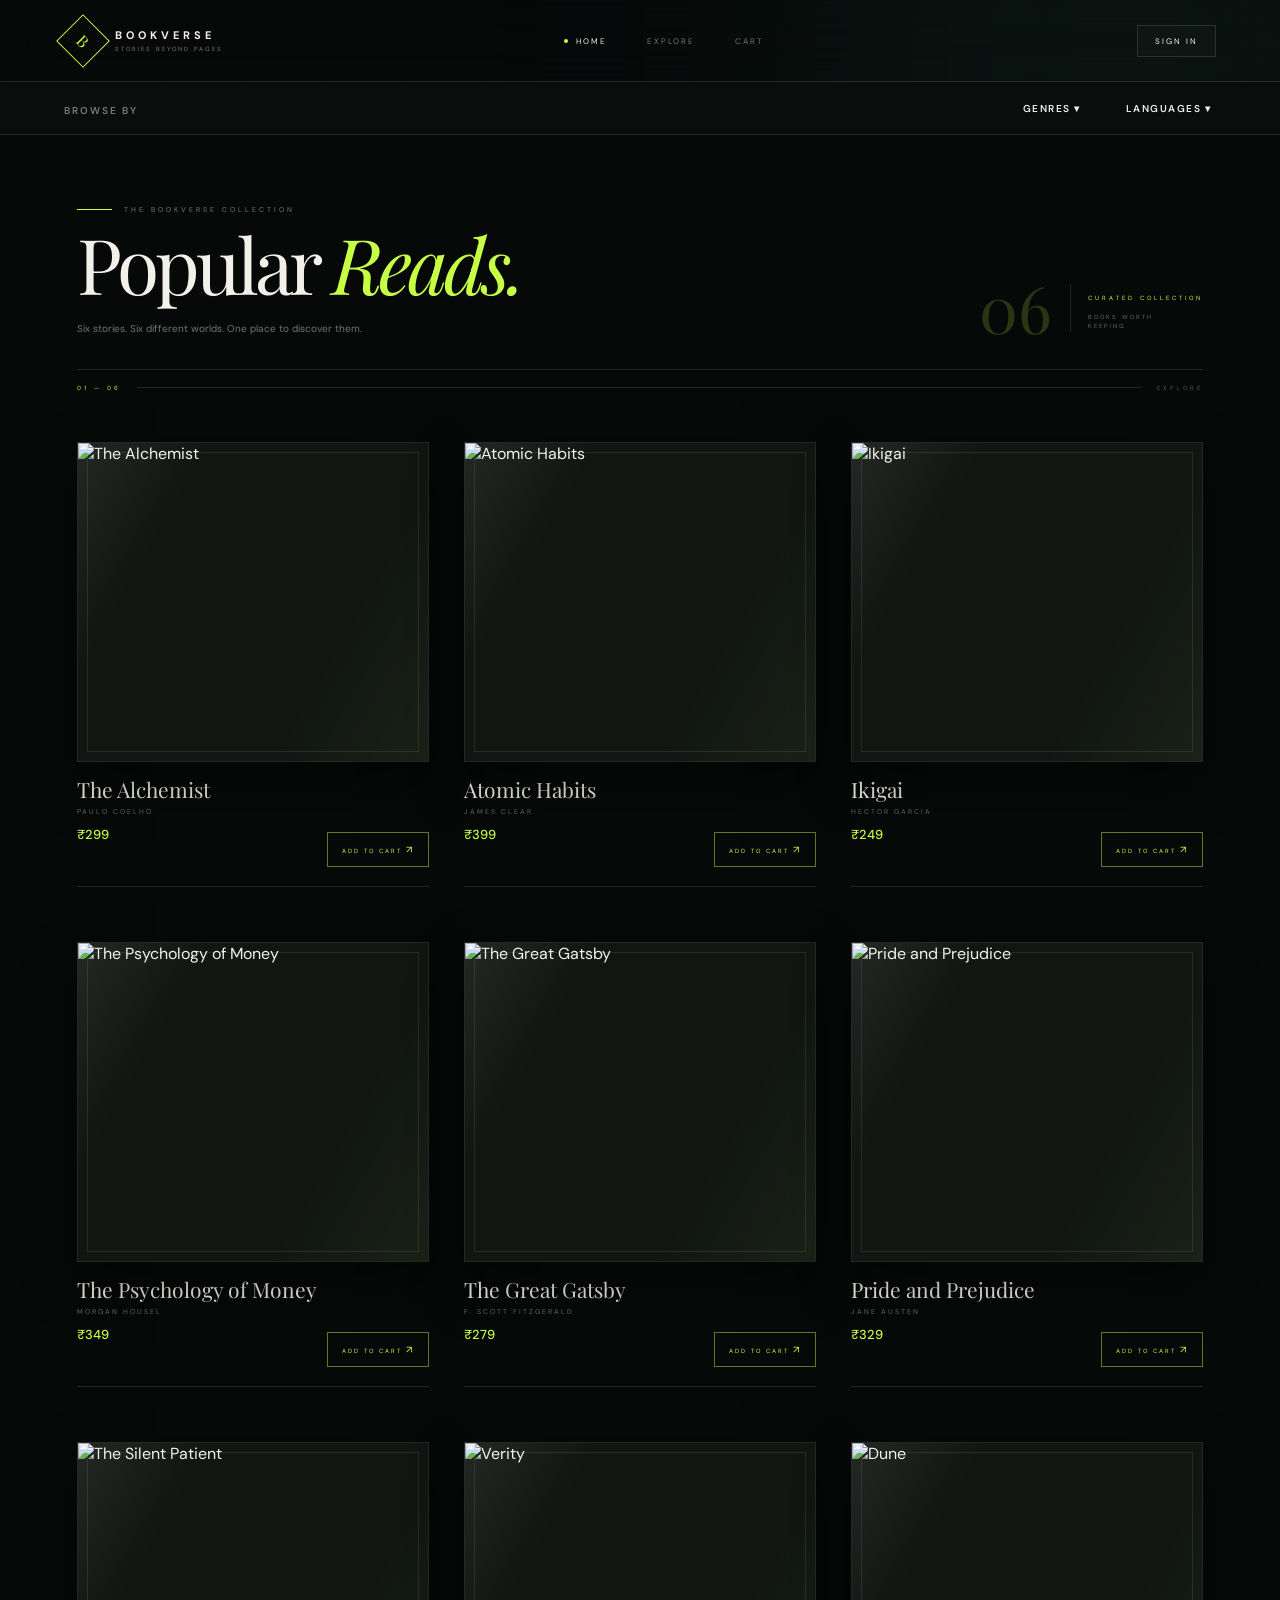
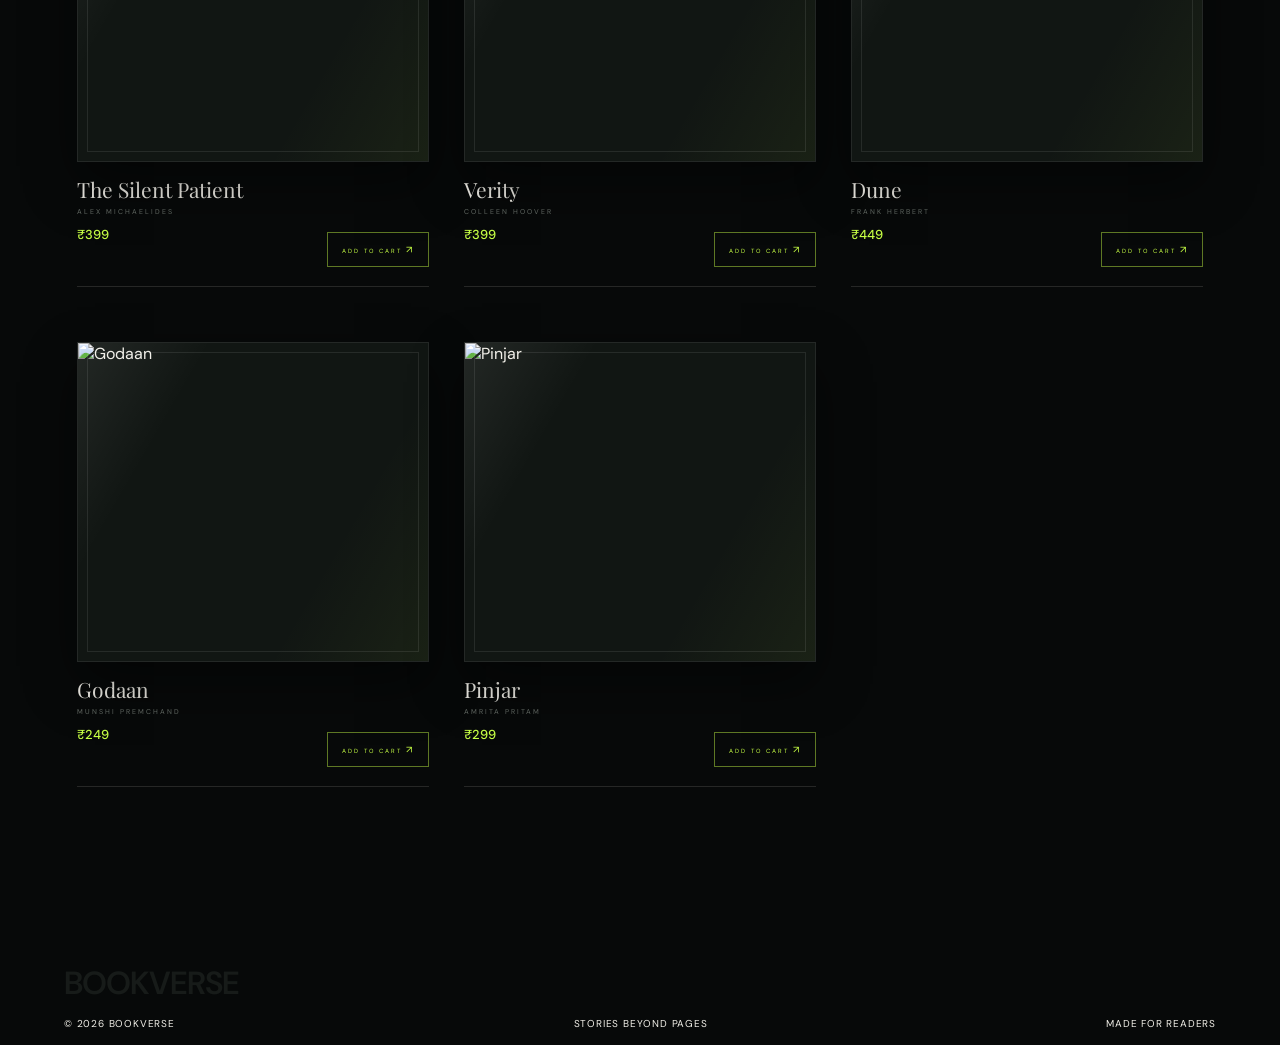
==== commit 4e86af6b: "changes" ====
--- a/books.html
+++ b/books.html
@@ -40,59 +40,164 @@
 
     <nav class="navbar">
 
-        <a href="index.html" class="brand">
-
-            <div class="brand-symbol">
-                B
+
+    <a href="index.html" class="brand">
+
+        <div class="brand-symbol">
+            B
+        </div>
+
+        <div>
+
+            <strong>
+                BOOKVERSE
+            </strong>
+
+            <small>
+                STORIES BEYOND PAGES
+            </small>
+
+        </div>
+
+    </a>
+
+
+
+    <div class="nav-center">
+
+        <a href="index.html" class="nav-active">
+            HOME
+        </a>
+
+        <a href="books.html">
+            EXPLORE
+        </a>
+
+        <a href="cart.html">
+            CART
+        </a>
+
+    </div>
+
+
+
+    <div class="nav-right">
+
+        <span id="user-area"></span>
+
+        <button
+            id="login-button"
+            class="login-button">
+
+            SIGN IN
+
+        </button>
+
+    </div>
+
+
+</nav>
+
+
+<!-- =========================
+     BOOK FILTER NAVBAR
+========================= -->
+
+<nav class="book-filter-nav">
+
+    <div class="book-filter-left">
+
+        <span>
+            BROWSE BY
+        </span>
+
+    </div>
+
+
+    <div class="book-filter-right">
+
+        <!-- GENRES -->
+
+        <div class="genre-menu">
+
+            <button
+                id="genre-button"
+                class="filter-button">
+
+                GENRES ▾
+
+            </button>
+
+
+            <div
+                id="genre-dropdown"
+                class="filter-dropdown">
+
+                <a href="books.html">
+                    Popular
+                </a>
+
+                <a href="books.html?genre=thriller">
+                    Thrillers
+                </a>
+
+                <a href="books.html?genre=romcom">
+                    Rom-Coms
+                </a>
+
+                <a href="books.html?genre=non-fiction">
+                    Non-Fiction
+                </a>
+
+                <a href="books.html?genre=science-fiction">
+                    Science Fiction
+                </a>
+
             </div>
 
-            <div>
-
-                <strong>
-                    BOOKVERSE
-                </strong>
-
-                <small>
-                    STORIES BEYOND PAGES
-                </small>
+        </div>
+
+
+        <!-- LANGUAGES -->
+
+        <div class="language-menu">
+
+            <button
+                id="language-button"
+                class="filter-button">
+
+                LANGUAGES ▾
+
+            </button>
+
+
+            <div
+                id="language-dropdown"
+                class="filter-dropdown">
+
+                <a href="books.html?language=english">
+                    English
+                </a>
+
+                <a href="books.html?language=hindi">
+                    Hindi
+                </a>
+
+                <a href="books.html?language=punjabi">
+                    Punjabi
+                </a>
+
+                <a href="books.html?language=french">
+                    French
+                </a>
 
             </div>
 
-        </a>
-
-
-        <div class="nav-center">
-
-            <a href="index.html">
-                HOME
-            </a>
-
-            <a href="books.html" class="nav-active">
-                EXPLORE
-            </a>
-
-            <a href="cart.html">
-                CART
-            </a>
-
-        </div>
-
-
-        <div class="nav-right">
-
-            <span id="user-area"></span>
-
-            <button
-                id="login-button"
-                class="login-button">
-
-                SIGN IN
-
-            </button>
-
-        </div>
-
-    </nav>
+        </div>
+
+    </div>
+
+</nav>
 
 
 
@@ -476,6 +581,7 @@
 
 
     <script src="script.js"></script>
+    <script src="genre.js"></script>
 
 </body>
 
--- a/style.css
+++ b/style.css
@@ -1738,43 +1738,28 @@
 /* =========================================================
    FOOTER
 ========================================================= */
-
 footer {
-    background: #040505;
-
-    padding: 100px 6% 25px;
+    padding: 25px 5% 15px;
+    margin-top: 35px;
 }
 
 .footer-word {
-    font-size: clamp(80px, 17vw, 260px);
-
-    font-weight: 700;
-
-    letter-spacing: -15px;
-
-    line-height: 0.7;
-
+    font-size: 32px;
+    font-weight: 600;
+    letter-spacing: -1px;
+    line-height: 1;
     color: #171b19;
-
-    overflow: hidden;
+    text-align: left;
+    margin-bottom: 18px;
 }
 
 .footer-info {
-    border-top: 1px solid var(--line);
-
-    margin-top: 80px;
-
-    padding-top: 20px;
-
-    display: flex;
-
+    display: flex;
     justify-content: space-between;
-
-    color: #555b56;
-
-    font-size: 7px;
-
-    letter-spacing: 3px;
+    align-items: center;
+    gap: 15px;
+    font-size: 10px;
+    letter-spacing: 0.8px;
 }
 
 
@@ -3054,4 +3039,208 @@
     .cart-item > div:last-child button:last-child {
         margin-left: 5px;
     }
+}
+
+/* =========================
+   GENRE AND LANGUAGE MENUS
+========================= */
+
+.genre-menu,
+.language-menu {
+    position: relative;
+}
+
+.genre-button,
+.language-button {
+    background: none;
+    border: none;
+    font-family: inherit;
+    font-size: 13px;
+    font-weight: 600;
+    cursor: pointer;
+    color: inherit;
+}
+
+.genre-dropdown,
+.language-dropdown {
+    display: none;
+    position: absolute;
+    top: 25px;
+    left: 0;
+    min-width: 150px;
+    background: white;
+    border: 1px solid #dbe7ed;
+    padding: 8px 0;
+    z-index: 100;
+    box-shadow: 0 8px 20px rgba(0, 0, 0, 0.08);
+}
+
+.genre-dropdown a,
+.language-dropdown a {
+    display: block;
+    padding: 9px 14px;
+    text-decoration: none;
+    color: #171b19;
+    font-size: 13px;
+    font-weight: 500;
+}
+
+.genre-dropdown a:hover,
+.language-dropdown a:hover {
+    background: #eef6fa;
+}
+
+/* Show dropdown when JavaScript adds this class */
+
+.genre-dropdown.show,
+.language-dropdown.show {
+    display: block;
+}
+
+/* =========================
+   BOOK FILTER NAVBAR
+========================= */
+
+.book-filter-nav {
+
+    width: 100%;
+
+    display: flex;
+
+    justify-content: space-between;
+
+    align-items: center;
+
+    padding: 14px 5%;
+
+    border-bottom: 1px solid var(--line);
+
+    background: rgba(10, 14, 13, 0.95);
+
+    position: relative;
+
+    z-index: 100;
+
+}
+
+
+.book-filter-left span {
+
+    font-size: 10px;
+
+    font-weight: 600;
+
+    letter-spacing: 2px;
+
+    color: var(--muted);
+
+}
+
+
+.book-filter-right {
+
+    display: flex;
+
+    align-items: center;
+
+    gap: 35px;
+
+}
+
+
+.genre-menu,
+.language-menu {
+
+    position: relative;
+
+}
+
+
+.filter-button {
+
+    background: none;
+
+    border: none;
+
+    color: var(--white);
+
+    font-family: inherit;
+
+    font-size: 10px;
+
+    font-weight: 600;
+
+    letter-spacing: 1.5px;
+
+    cursor: pointer;
+
+    padding: 5px;
+
+}
+
+
+.filter-button:hover {
+
+    color: var(--acid);
+
+}
+
+
+.filter-dropdown {
+
+    display: none;
+
+    position: absolute;
+
+    top: 32px;
+
+    right: 0;
+
+    min-width: 160px;
+
+    background: #0d1110;
+
+    border: 1px solid var(--line);
+
+    padding: 8px 0;
+
+    z-index: 200;
+
+}
+
+
+.filter-dropdown.show {
+
+    display: block;
+
+}
+
+
+.filter-dropdown a {
+
+    display: block;
+
+    padding: 10px 16px;
+
+    color: var(--white);
+
+    text-decoration: none;
+
+    font-size: 11px;
+
+    font-weight: 500;
+
+    letter-spacing: 0.5px;
+
+    white-space: nowrap;
+
+}
+
+
+.filter-dropdown a:hover {
+
+    color: var(--acid);
+
+    background: rgba(199, 255, 69, 0.05);
+
 }
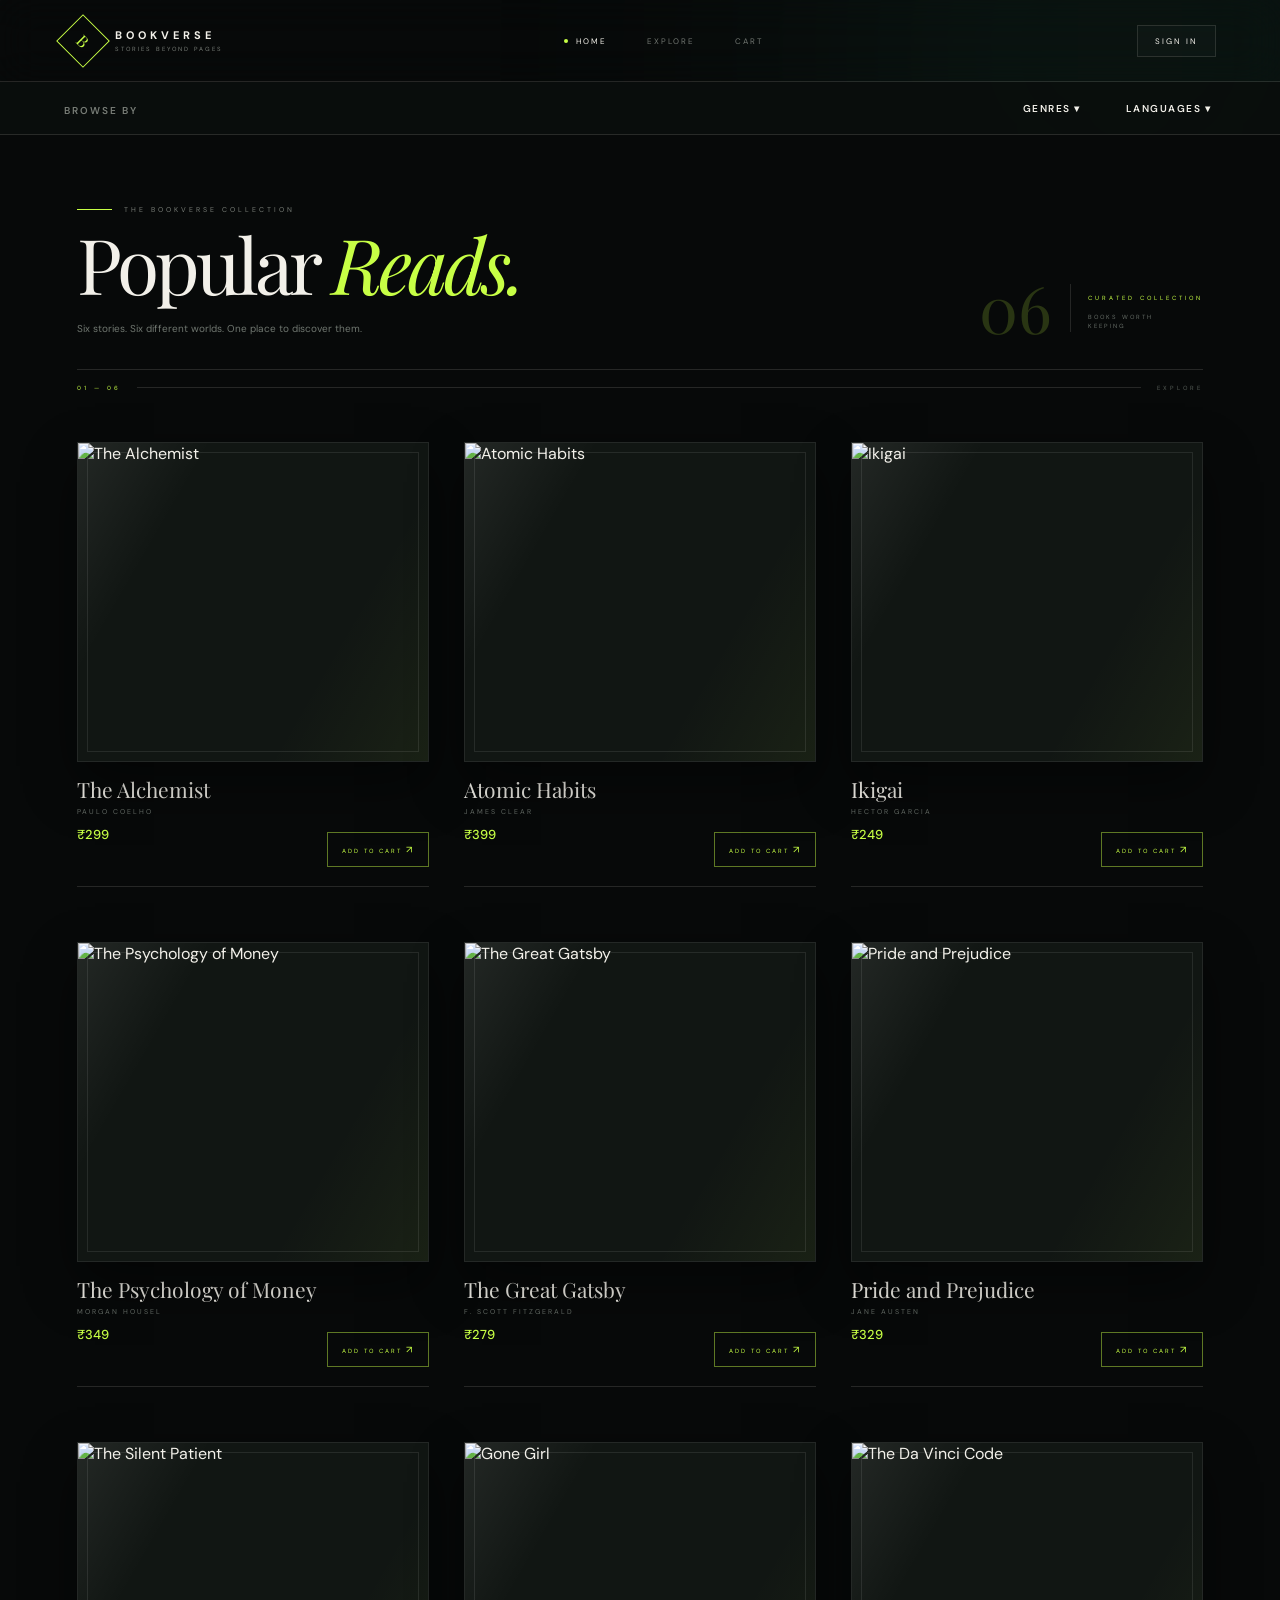
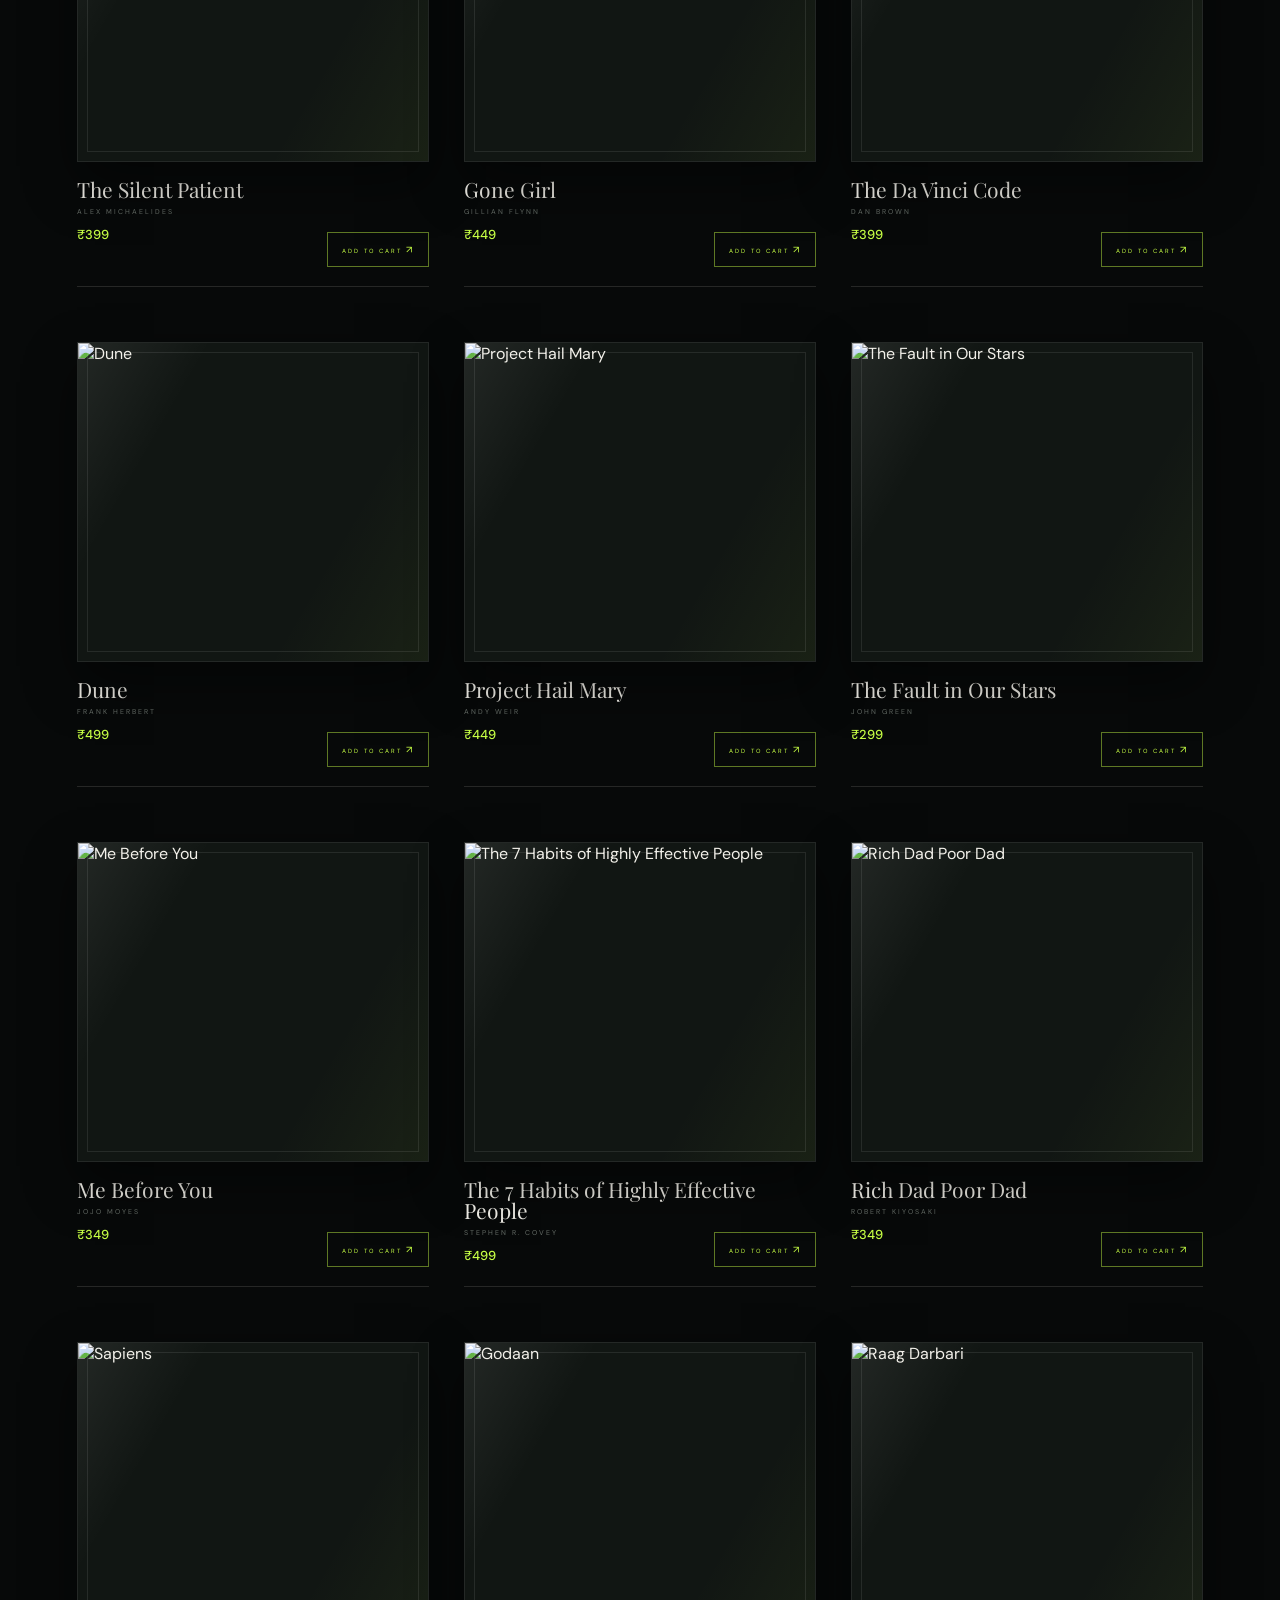
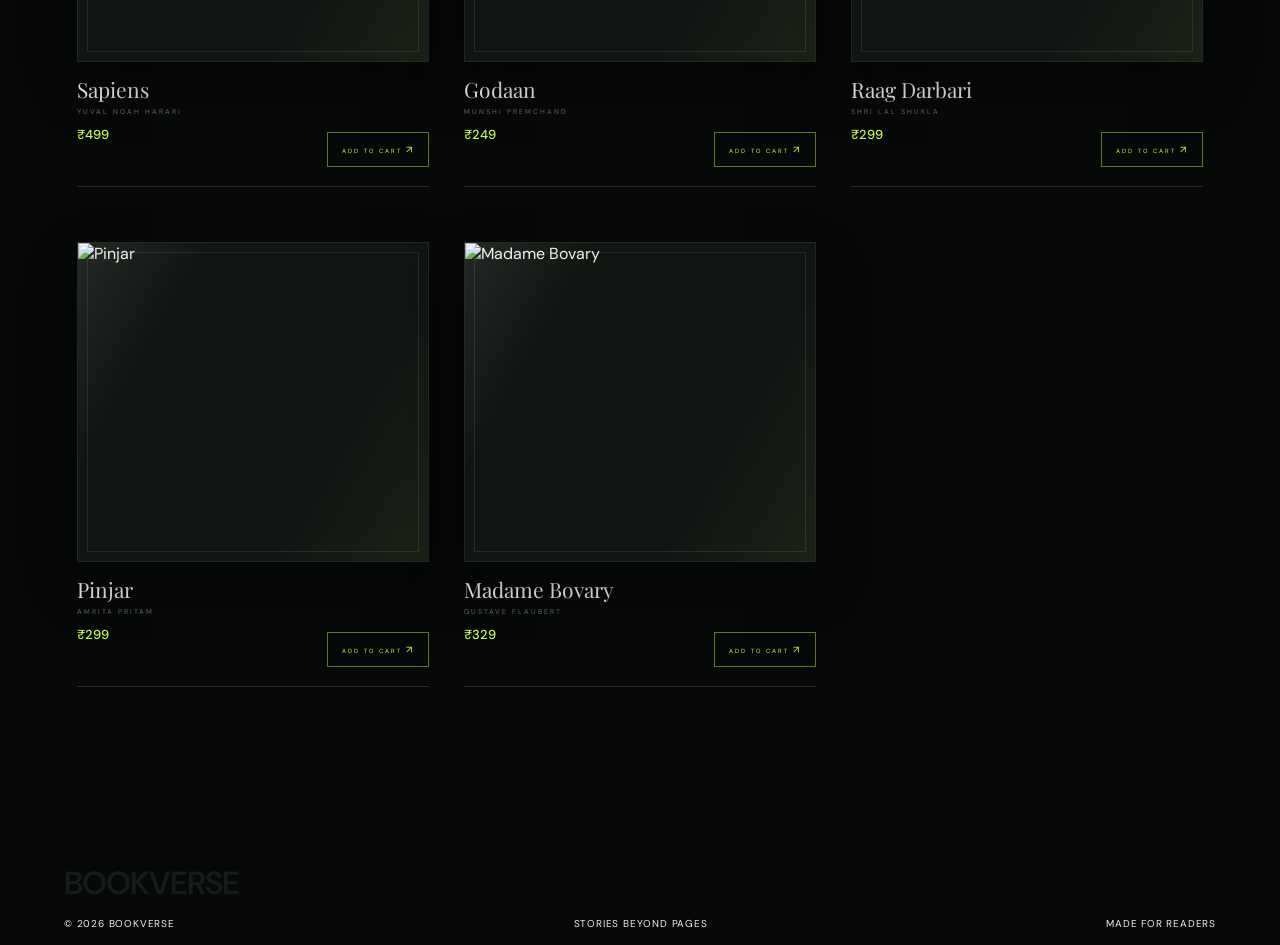
==== commit 150dfd7e: "changes" ====
--- a/books.html
+++ b/books.html
@@ -578,10 +578,10 @@
 
     </footer>
 
-
-
-    <script src="script.js"></script>
-    <script src="genre.js"></script>
+<script src="js/storage.js"></script>
+<script src="js/auth.js"></script>
+<script src="js/books.js"></script>
+<script src="js/cart.js"></script>
 
 </body>
 
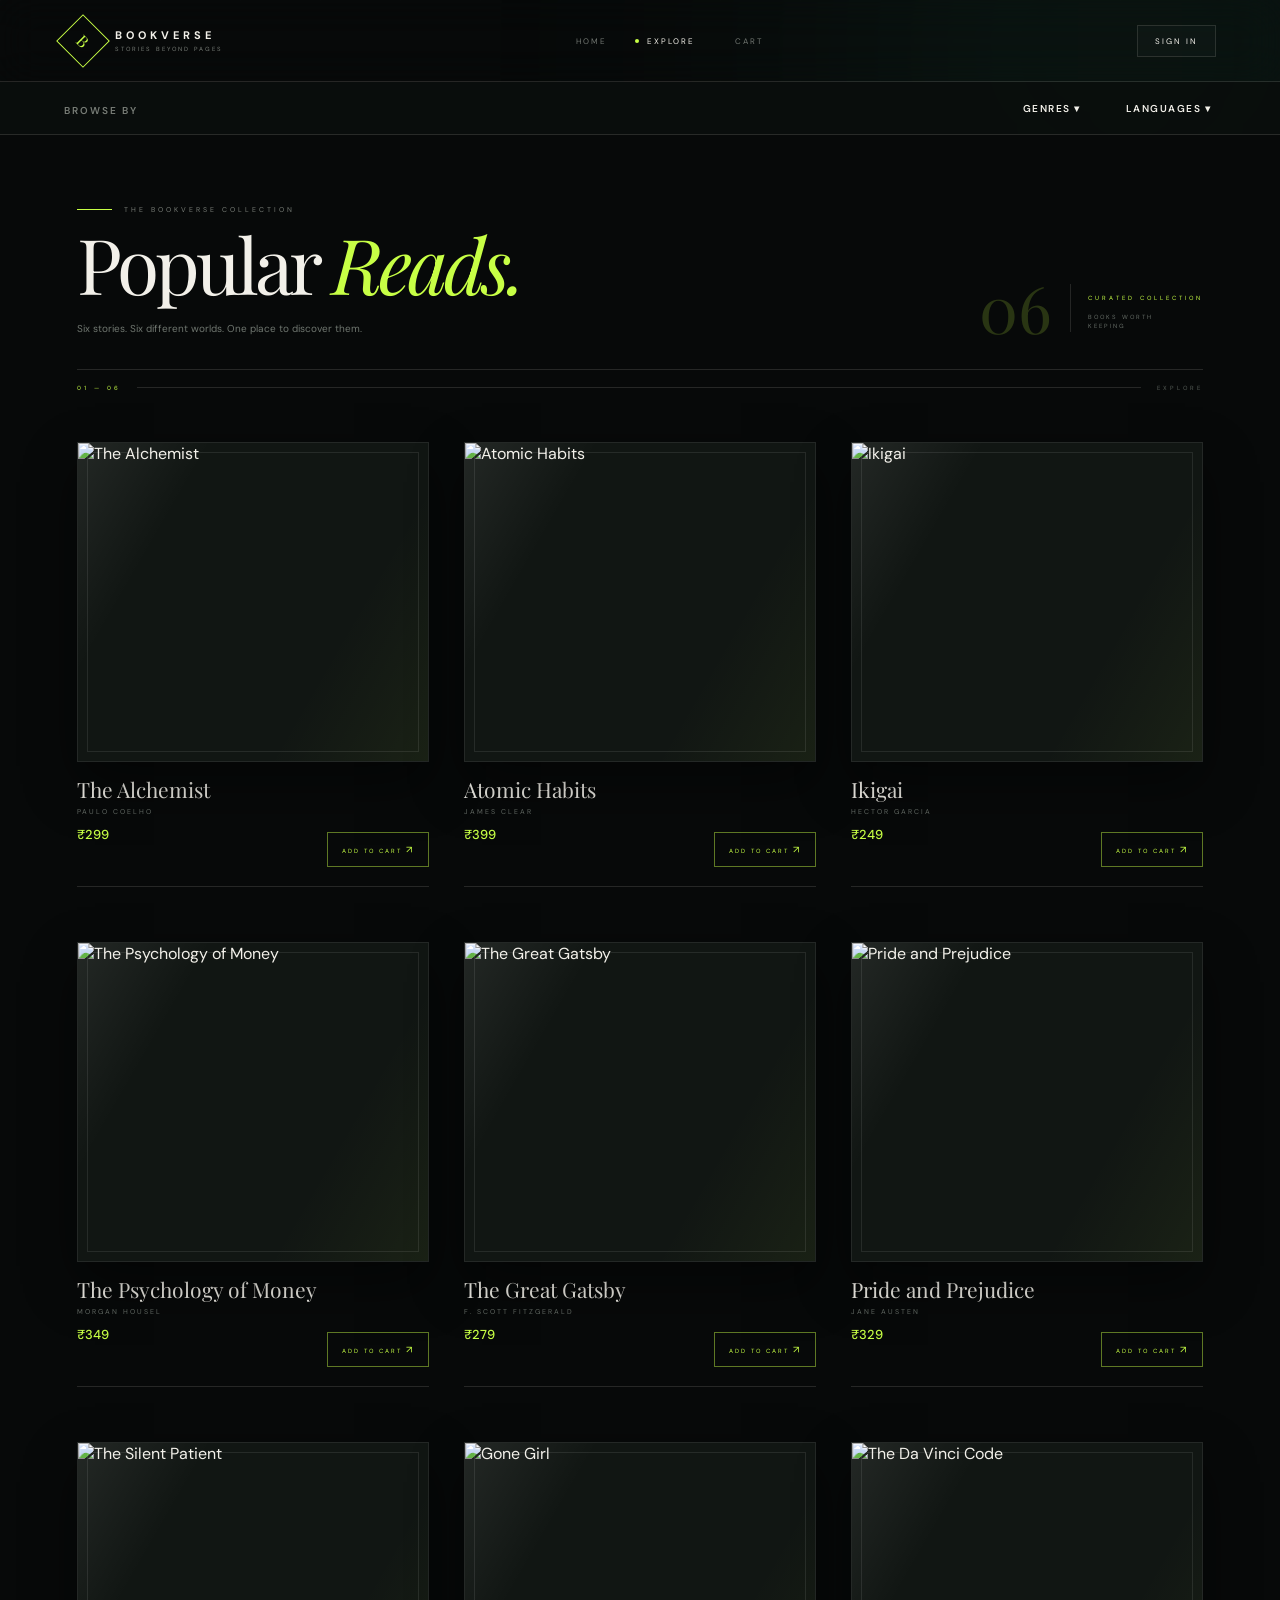
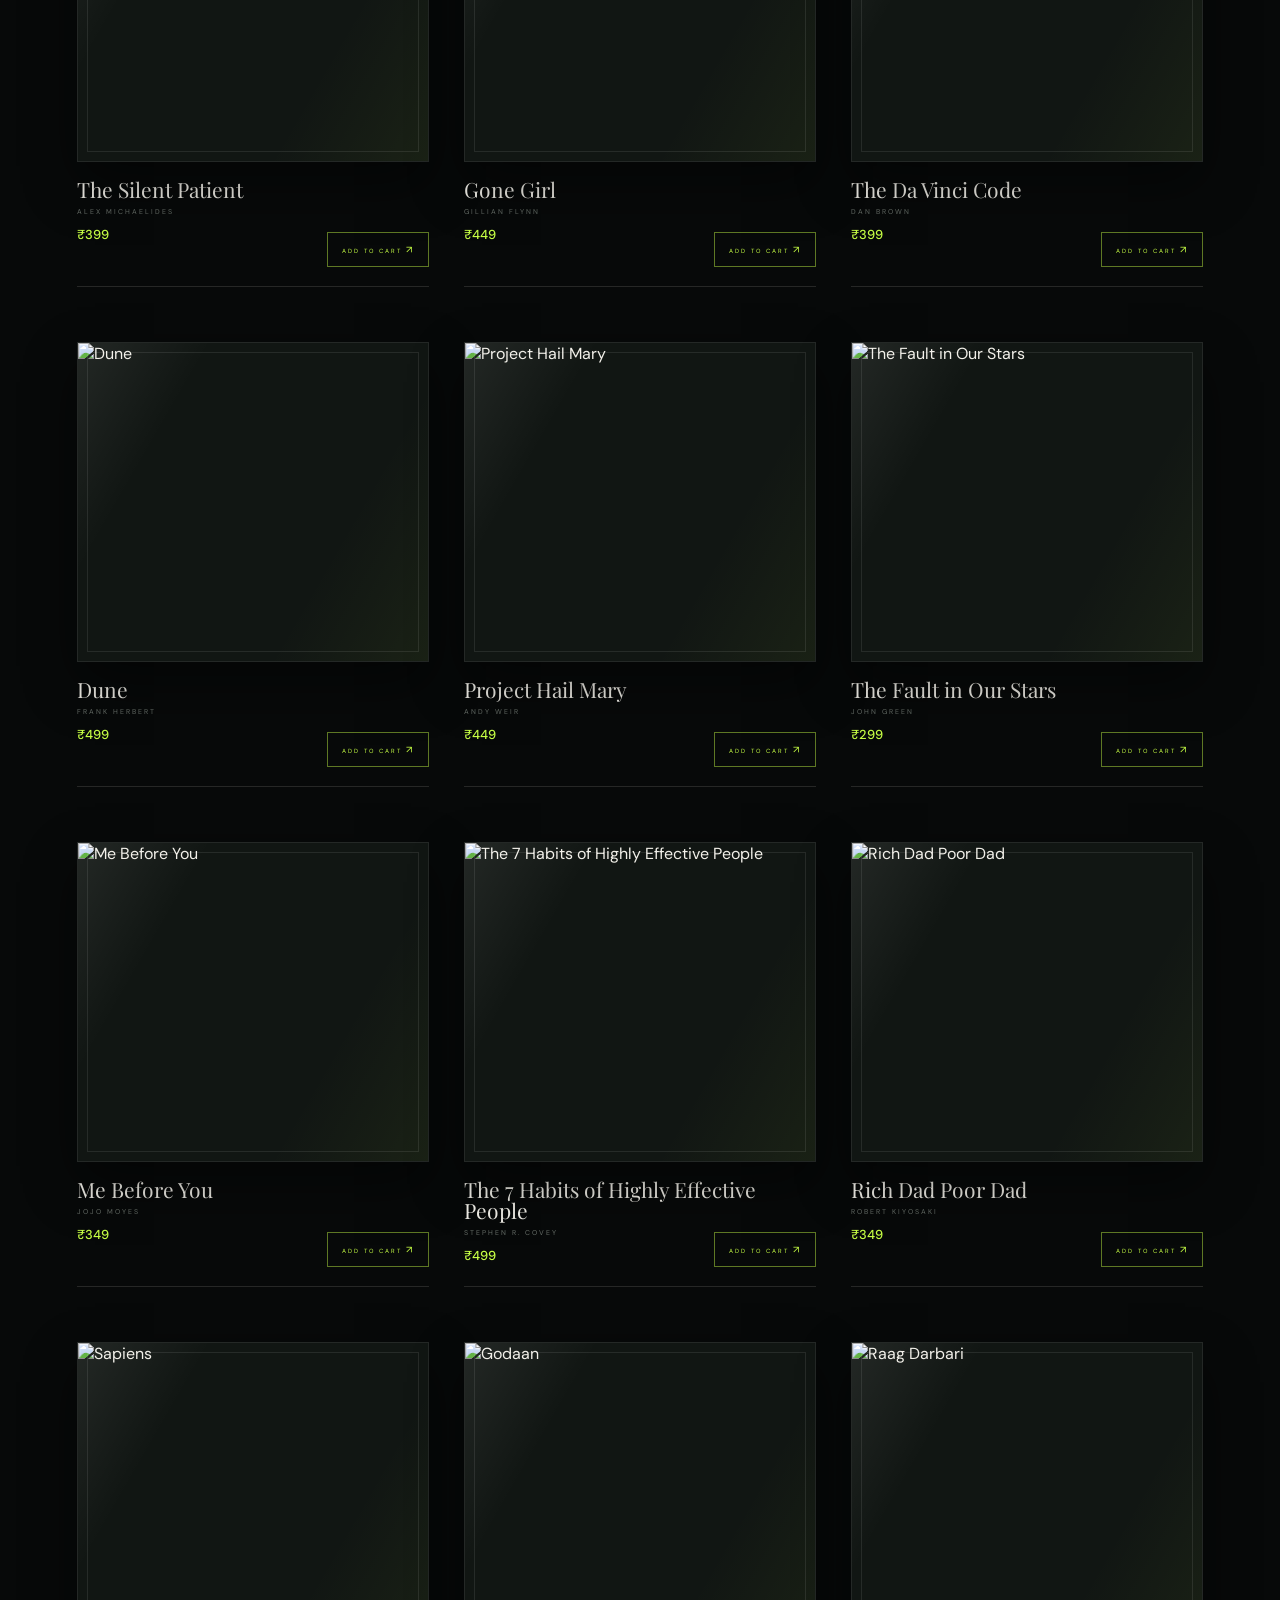
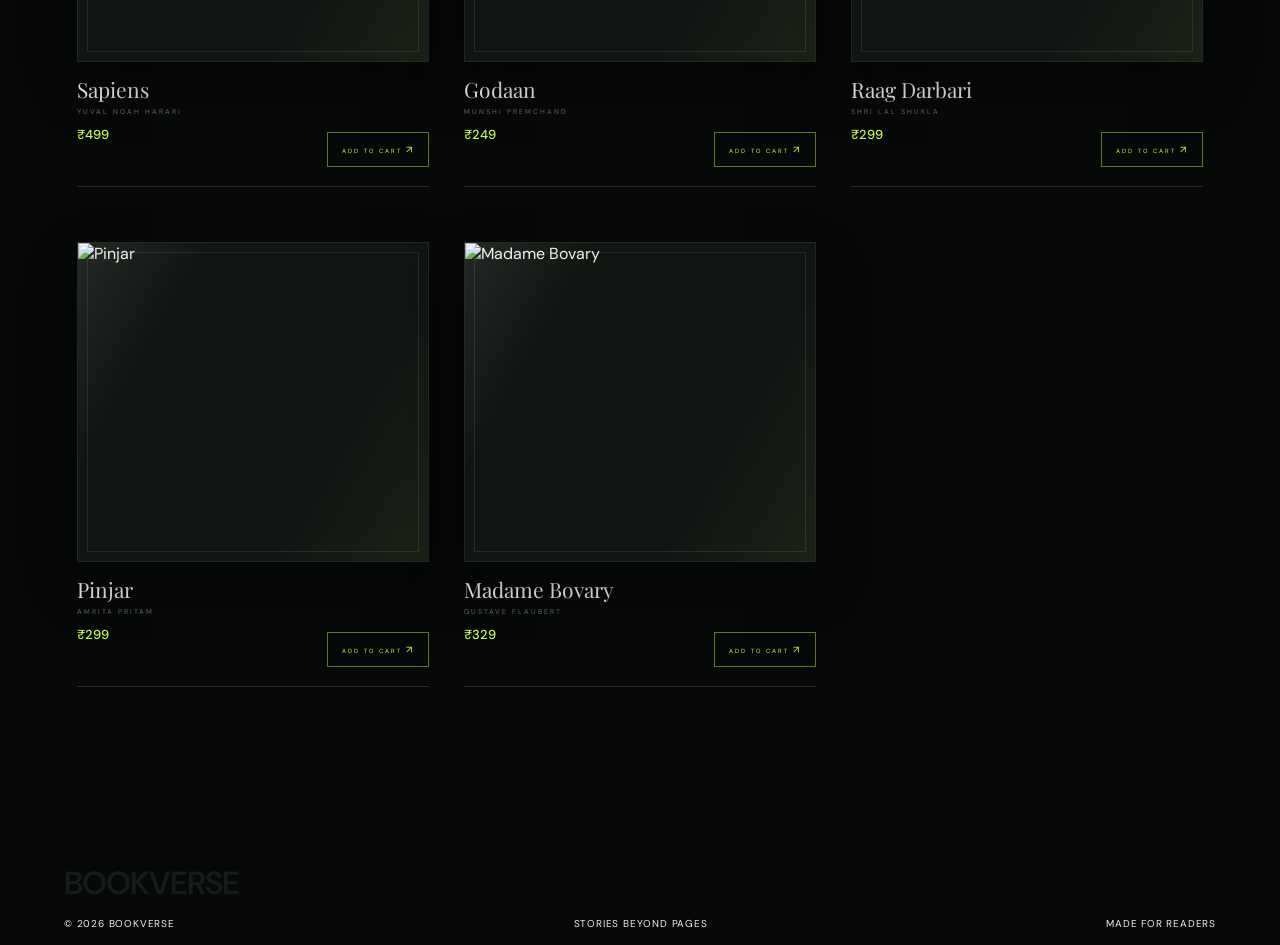
==== commit 91505b4c: "checkout" ====
--- a/books.html
+++ b/books.html
@@ -40,70 +40,61 @@
 
     <nav class="navbar">
 
-
-    <a href="index.html" class="brand">
-
-        <div class="brand-symbol">
-            B
-        </div>
-
-        <div>
-
-            <strong>
-                BOOKVERSE
-            </strong>
-
-            <small>
-                STORIES BEYOND PAGES
-            </small>
-
-        </div>
-
-    </a>
-
-
-
-    <div class="nav-center">
-
-        <a href="index.html" class="nav-active">
-            HOME
+        <a href="index.html" class="brand">
+
+            <div class="brand-symbol">
+                B
+            </div>
+
+            <div>
+
+                <strong>
+                    BOOKVERSE
+                </strong>
+
+                <small>
+                    STORIES BEYOND PAGES
+                </small>
+
+            </div>
+
         </a>
 
-        <a href="books.html">
-            EXPLORE
-        </a>
-
-        <a href="cart.html">
-            CART
-        </a>
-
-    </div>
-
-
-
-    <div class="nav-right">
-
-        <span id="user-area"></span>
-
-        <button
-            id="login-button"
-            class="login-button">
-
-            SIGN IN
-
-        </button>
-
-    </div>
-
-
-</nav>
-
-
-<!-- =========================
-     BOOK FILTER NAVBAR
-========================= -->
-
-<nav class="book-filter-nav">
+
+        <div class="nav-center">
+
+            <a href="index.html">
+                HOME
+            </a>
+
+            <a href="books.html" class="nav-active">
+                EXPLORE
+            </a>
+
+            <a href="cart.html">
+                CART
+            </a>
+
+        </div>
+
+
+        <div class="nav-right">
+
+            <span id="user-area"></span>
+
+            <button
+                id="login-button"
+                class="login-button">
+
+                SIGN IN
+
+            </button>
+
+        </div>
+
+    </nav>
+
+    <nav class="book-filter-nav">
 
     <div class="book-filter-left">
 
@@ -578,6 +569,7 @@
 
     </footer>
 
+
 <script src="js/storage.js"></script>
 <script src="js/auth.js"></script>
 <script src="js/books.js"></script>
--- a/style.css
+++ b/style.css
@@ -3243,4 +3243,581 @@
 
     background: rgba(199, 255, 69, 0.05);
 
-}+}
+
+/* =========================
+   CHECKOUT PAGE
+========================= */
+
+.checkout-page {
+
+    min-height: 70vh;
+
+    padding: 70px 8%;
+
+}
+
+
+.checkout-container {
+
+    max-width: 1100px;
+
+    margin: auto;
+
+}
+
+
+.checkout-heading {
+
+    margin-bottom: 45px;
+
+}
+
+
+.checkout-heading span {
+
+    font-size: 12px;
+
+    font-weight: 700;
+
+    letter-spacing: 2px;
+
+}
+
+
+.checkout-heading h1 {
+
+    font-family: "Playfair Display", serif;
+
+    font-size: 48px;
+
+    margin: 12px 0;
+
+}
+
+
+.checkout-heading h1 i {
+
+    font-weight: 400;
+
+}
+
+
+.checkout-heading p {
+
+    font-size: 15px;
+
+    font-weight: 500;
+
+    color: var(--muted);
+
+}
+
+
+.checkout-content {
+
+    display: grid;
+
+    grid-template-columns: 1.4fr 0.8fr;
+
+    gap: 50px;
+
+}
+
+
+.checkout-form-box {
+
+    padding: 30px;
+
+    border: 1px solid var(--line);
+
+}
+
+
+.checkout-form-box h2 {
+
+    font-size: 20px;
+
+    margin-bottom: 25px;
+
+}
+
+
+.checkout-input {
+
+    margin-bottom: 20px;
+
+}
+
+
+.checkout-input label {
+
+    display: block;
+
+    font-size: 11px;
+
+    font-weight: 700;
+
+    letter-spacing: 1px;
+
+    margin-bottom: 8px;
+
+}
+
+
+.checkout-input input,
+.checkout-input textarea,
+.checkout-input select {
+
+    width: 100%;
+
+    padding: 13px;
+
+    border: 1px solid var(--line);
+
+    background: transparent;
+
+    color: inherit;
+
+    font-family: inherit;
+
+    font-size: 14px;
+
+}
+
+
+.checkout-input textarea {
+
+    height: 90px;
+
+    resize: none;
+
+}
+
+
+.checkout-input select option {
+
+    background: #111;
+
+}
+
+
+.checkout-button {
+
+    width: 100%;
+
+    padding: 15px;
+
+    border: none;
+
+    cursor: pointer;
+
+    font-family: inherit;
+
+    font-size: 12px;
+
+    font-weight: 700;
+
+    letter-spacing: 1px;
+
+}
+
+
+.checkout-button span {
+
+    margin-left: 10px;
+
+}
+
+
+#checkout-message {
+
+    margin-top: 15px;
+
+    font-size: 14px;
+
+    font-weight: 600;
+
+}
+
+
+/* ORDER SUMMARY */
+
+.checkout-summary {
+
+    padding: 30px;
+
+    border: 1px solid var(--line);
+
+    height: fit-content;
+
+}
+
+
+.checkout-summary > span {
+
+    font-size: 11px;
+
+    font-weight: 700;
+
+    letter-spacing: 2px;
+
+}
+
+
+.checkout-summary h2 {
+
+    font-family: "Playfair Display", serif;
+
+    font-size: 32px;
+
+    margin: 12px 0 25px;
+
+}
+
+
+.checkout-item {
+
+    display: flex;
+
+    justify-content: space-between;
+
+    gap: 20px;
+
+    padding: 15px 0;
+
+    border-bottom: 1px solid var(--line);
+
+}
+
+
+.checkout-item strong {
+
+    font-size: 14px;
+
+}
+
+
+.checkout-item p {
+
+    margin: 5px 0 0;
+
+    font-size: 12px;
+
+    font-weight: 500;
+
+}
+
+
+.checkout-item span {
+
+    font-size: 12px;
+
+    font-weight: 600;
+
+    white-space: nowrap;
+
+}
+
+
+.checkout-total {
+
+    display: flex;
+
+    justify-content: space-between;
+
+    align-items: center;
+
+    margin-top: 25px;
+
+}
+
+
+.checkout-total span {
+
+    font-size: 12px;
+
+    font-weight: 700;
+
+    letter-spacing: 1px;
+
+}
+
+
+.checkout-total strong {
+
+    font-size: 22px;
+
+}
+
+
+/* CART CHECKOUT BUTTON */
+
+.checkout-link {
+
+    display: block;
+
+    text-align: center;
+
+    text-decoration: none;
+
+    padding: 14px;
+
+    margin: 20px 0 10px;
+
+    border: 1px solid var(--line);
+
+    font-size: 12px;
+
+    font-weight: 700;
+
+    letter-spacing: 1px;
+
+}
+
+
+.checkout-link span {
+
+    margin-left: 8px;
+
+}
+
+
+/* =========================
+   BOOK TASTE QUIZ
+========================= */
+
+.quiz-page {
+
+    min-height: 75vh;
+
+    padding: 70px 8%;
+
+}
+
+
+.quiz-container {
+
+    max-width: 850px;
+
+    margin: auto;
+
+}
+
+
+.quiz-heading {
+
+    text-align: center;
+
+    margin-bottom: 55px;
+
+}
+
+
+.quiz-heading span {
+
+    font-size: 12px;
+
+    font-weight: 700;
+
+    letter-spacing: 2px;
+
+}
+
+
+.quiz-heading h1 {
+
+    font-family: "Playfair Display", serif;
+
+    font-size: 50px;
+
+    margin: 15px 0;
+
+}
+
+
+.quiz-heading h1 i {
+
+    font-weight: 400;
+
+}
+
+
+.quiz-heading p {
+
+    font-size: 15px;
+
+    font-weight: 500;
+
+    max-width: 550px;
+
+    margin: auto;
+
+    line-height: 1.7;
+
+}
+
+
+.quiz-question {
+
+    padding: 30px 0;
+
+    border-bottom: 1px solid var(--line);
+
+}
+
+
+.quiz-question h2 {
+
+    font-size: 18px;
+
+    margin-bottom: 20px;
+
+}
+
+
+.quiz-question label {
+
+    display: block;
+
+    padding: 14px 18px;
+
+    margin: 8px 0;
+
+    border: 1px solid var(--line);
+
+    cursor: pointer;
+
+    font-size: 14px;
+
+    font-weight: 500;
+
+    transition: 0.2s;
+
+}
+
+
+.quiz-question label:hover {
+
+    transform: translateX(4px);
+
+}
+
+
+.quiz-question input {
+
+    margin-right: 10px;
+
+}
+
+
+.quiz-button {
+
+    width: 100%;
+
+    margin-top: 35px;
+
+    padding: 16px;
+
+    border: none;
+
+    cursor: pointer;
+
+    font-size: 12px;
+
+    font-weight: 700;
+
+    letter-spacing: 1px;
+
+}
+
+
+.quiz-button span {
+
+    margin-left: 10px;
+
+}
+
+
+/* RESULT */
+
+.quiz-result {
+
+    text-align: center;
+
+    padding: 50px 20px;
+
+}
+
+
+.quiz-result > span {
+
+    font-size: 12px;
+
+    font-weight: 700;
+
+    letter-spacing: 2px;
+
+}
+
+
+.quiz-result h2 {
+
+    font-family: "Playfair Display", serif;
+
+    font-size: 40px;
+
+    margin: 15px 0;
+
+}
+
+
+.quiz-result p {
+
+    max-width: 600px;
+
+    margin: auto;
+
+    font-size: 15px;
+
+    font-weight: 500;
+
+    line-height: 1.7;
+
+}
+
+
+.quiz-result button {
+
+    margin-top: 30px;
+
+    padding: 14px 25px;
+
+    border: none;
+
+    cursor: pointer;
+
+    font-size: 12px;
+
+    font-weight: 700;
+
+    letter-spacing: 1px;
+
+}
+
+
+.quiz-result button span {
+
+    margin-left: 8px;
+
+}
+
+
+.quiz-result .retake-button {
+
+    margin-left: 10px;
+
+    border: 1px solid var(--line);
+
+}
+
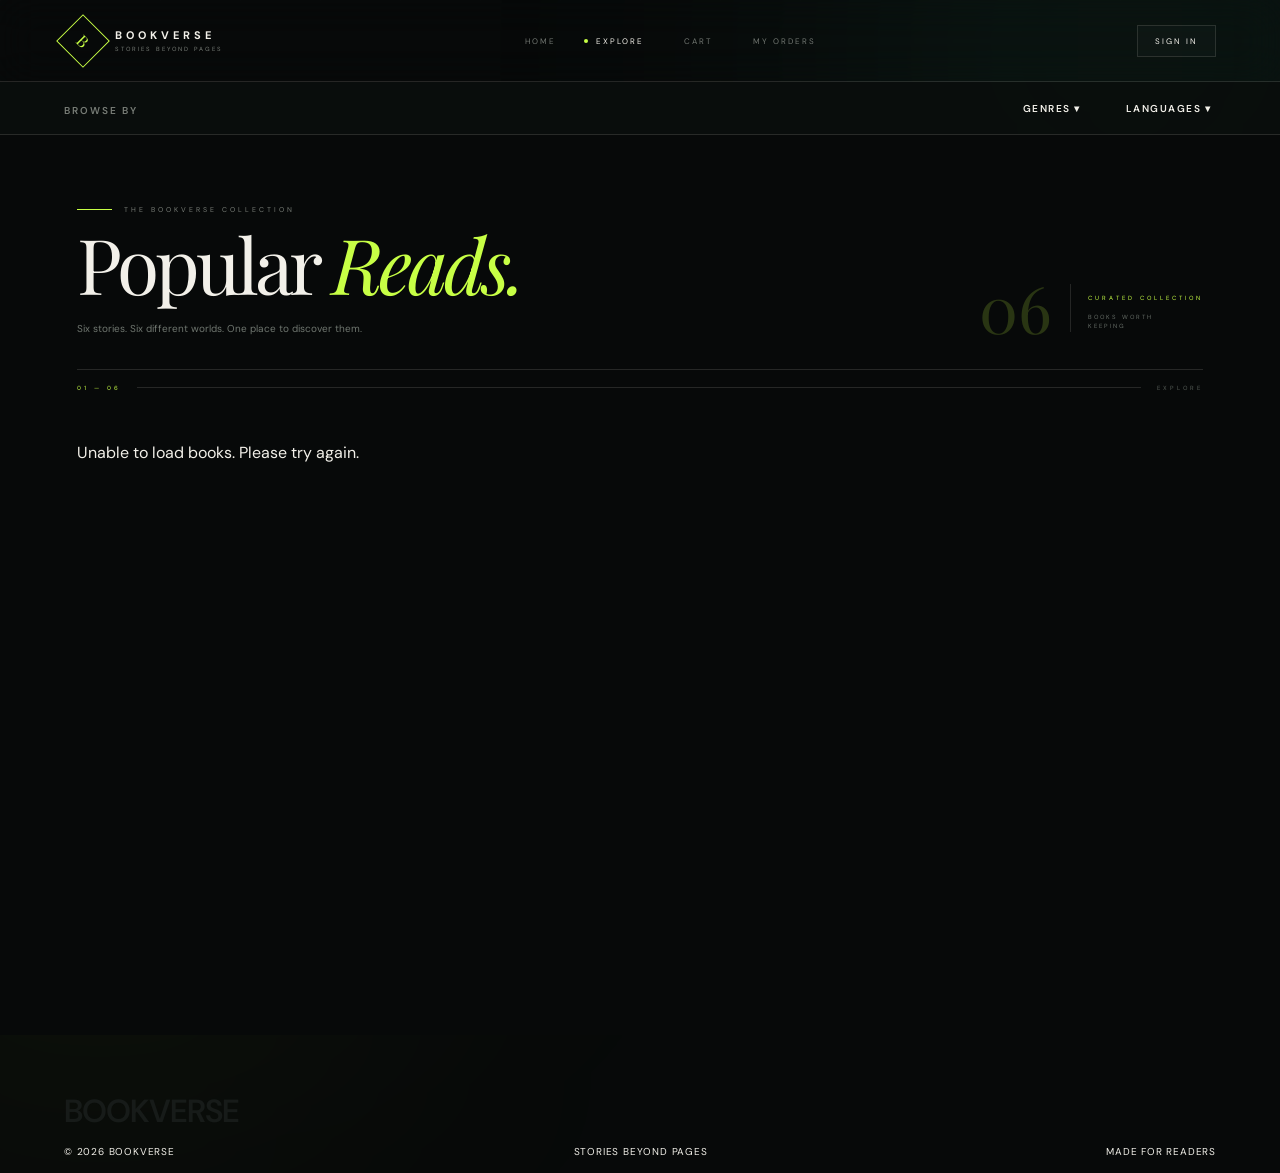
==== commit 0f7c7f03: "orders" ====
--- a/books.html
+++ b/books.html
@@ -73,6 +73,10 @@
 
             <a href="cart.html">
                 CART
+            </a>
+
+            <a href="orders.html">
+                MY ORDERS
             </a>
 
         </div>
--- a/style.css
+++ b/style.css
@@ -3821,3 +3821,189 @@
 
 }
 
+/* MY ORDERS PAGE */
+
+.orders-page {
+    min-height: 70vh;
+    padding: 70px 8%;
+}
+
+.orders-container {
+    max-width: 1000px;
+    margin: auto;
+}
+
+.orders-heading {
+    margin-bottom: 45px;
+}
+
+.orders-heading > span {
+    font-size: 12px;
+    font-weight: 700;
+    letter-spacing: 2px;
+    color: #7189a5;
+}
+
+.orders-heading h1 {
+    font-family: "Playfair Display", serif;
+    font-size: 42px;
+    margin: 12px 0;
+}
+
+.orders-heading h1 i {
+    color: #7896b5;
+}
+
+.orders-heading p {
+    color: #718096;
+    font-size: 15px;
+}
+
+.orders-loading {
+    color: #718096;
+    padding: 25px 0;
+}
+
+.order-card {
+    background: #ffffff;
+    border: 1px solid #e3eaf2;
+    border-radius: 12px;
+    padding: 25px;
+    margin-bottom: 25px;
+    box-shadow: 0 5px 20px rgba(40, 70, 100, 0.04);
+}
+
+.order-top {
+    display: flex;
+    justify-content: space-between;
+    gap: 20px;
+    flex-wrap: wrap;
+    padding-bottom: 20px;
+    border-bottom: 1px solid #e8edf3;
+}
+
+.order-label {
+    font-size: 11px;
+    font-weight: 700;
+    letter-spacing: 1px;
+    color: #8494a8;
+}
+
+.order-top p,
+.order-bottom p {
+    font-size: 14px;
+    font-weight: 600;
+    margin-top: 7px;
+    color: #34465a;
+}
+
+.order-books {
+    padding: 20px 0;
+}
+
+.order-books h3 {
+    font-size: 17px;
+    margin-bottom: 15px;
+}
+
+.order-book {
+    display: flex;
+    justify-content: space-between;
+    align-items: center;
+    gap: 15px;
+    padding: 12px 0;
+    border-bottom: 1px solid #edf1f5;
+}
+
+.order-book strong {
+    font-size: 14px;
+    color: #34465a;
+}
+
+.order-book p {
+    font-size: 12px;
+    color: #8494a8;
+    margin-top: 4px;
+}
+
+.order-book span {
+    font-size: 13px;
+    color: #52677e;
+    white-space: nowrap;
+}
+
+.order-bottom {
+    display: flex;
+    justify-content: space-between;
+    gap: 20px;
+    flex-wrap: wrap;
+    padding-top: 20px;
+    border-top: 1px solid #e8edf3;
+}
+
+.order-bottom small {
+    color: #8494a8;
+    font-size: 12px;
+}
+
+.order-bottom h3 {
+    color: #587da5;
+    margin-top: 5px;
+}
+
+.orders-empty {
+    text-align: center;
+    padding: 55px 20px;
+    background: #f7f9fc;
+    border-radius: 12px;
+}
+
+.orders-empty h2 {
+    font-family: "Playfair Display", serif;
+    font-size: 26px;
+    margin-bottom: 12px;
+}
+
+.orders-empty p {
+    color: #718096;
+    margin-bottom: 25px;
+}
+
+.orders-shop-button {
+    display: inline-block;
+    padding: 12px 22px;
+    background: #7896b5;
+    color: white;
+    text-decoration: none;
+    border-radius: 5px;
+    font-size: 12px;
+    font-weight: 700;
+    letter-spacing: 1px;
+}
+
+.orders-shop-button:hover {
+    background: #587da5;
+}
+
+
+/* MOBILE RESPONSIVENESS */
+
+@media (max-width: 600px) {
+
+    .orders-page {
+        padding: 45px 5%;
+    }
+
+    .orders-heading h1 {
+        font-size: 34px;
+    }
+
+    .order-card {
+        padding: 18px;
+    }
+
+    .order-bottom {
+        flex-direction: column;
+    }
+
+}
